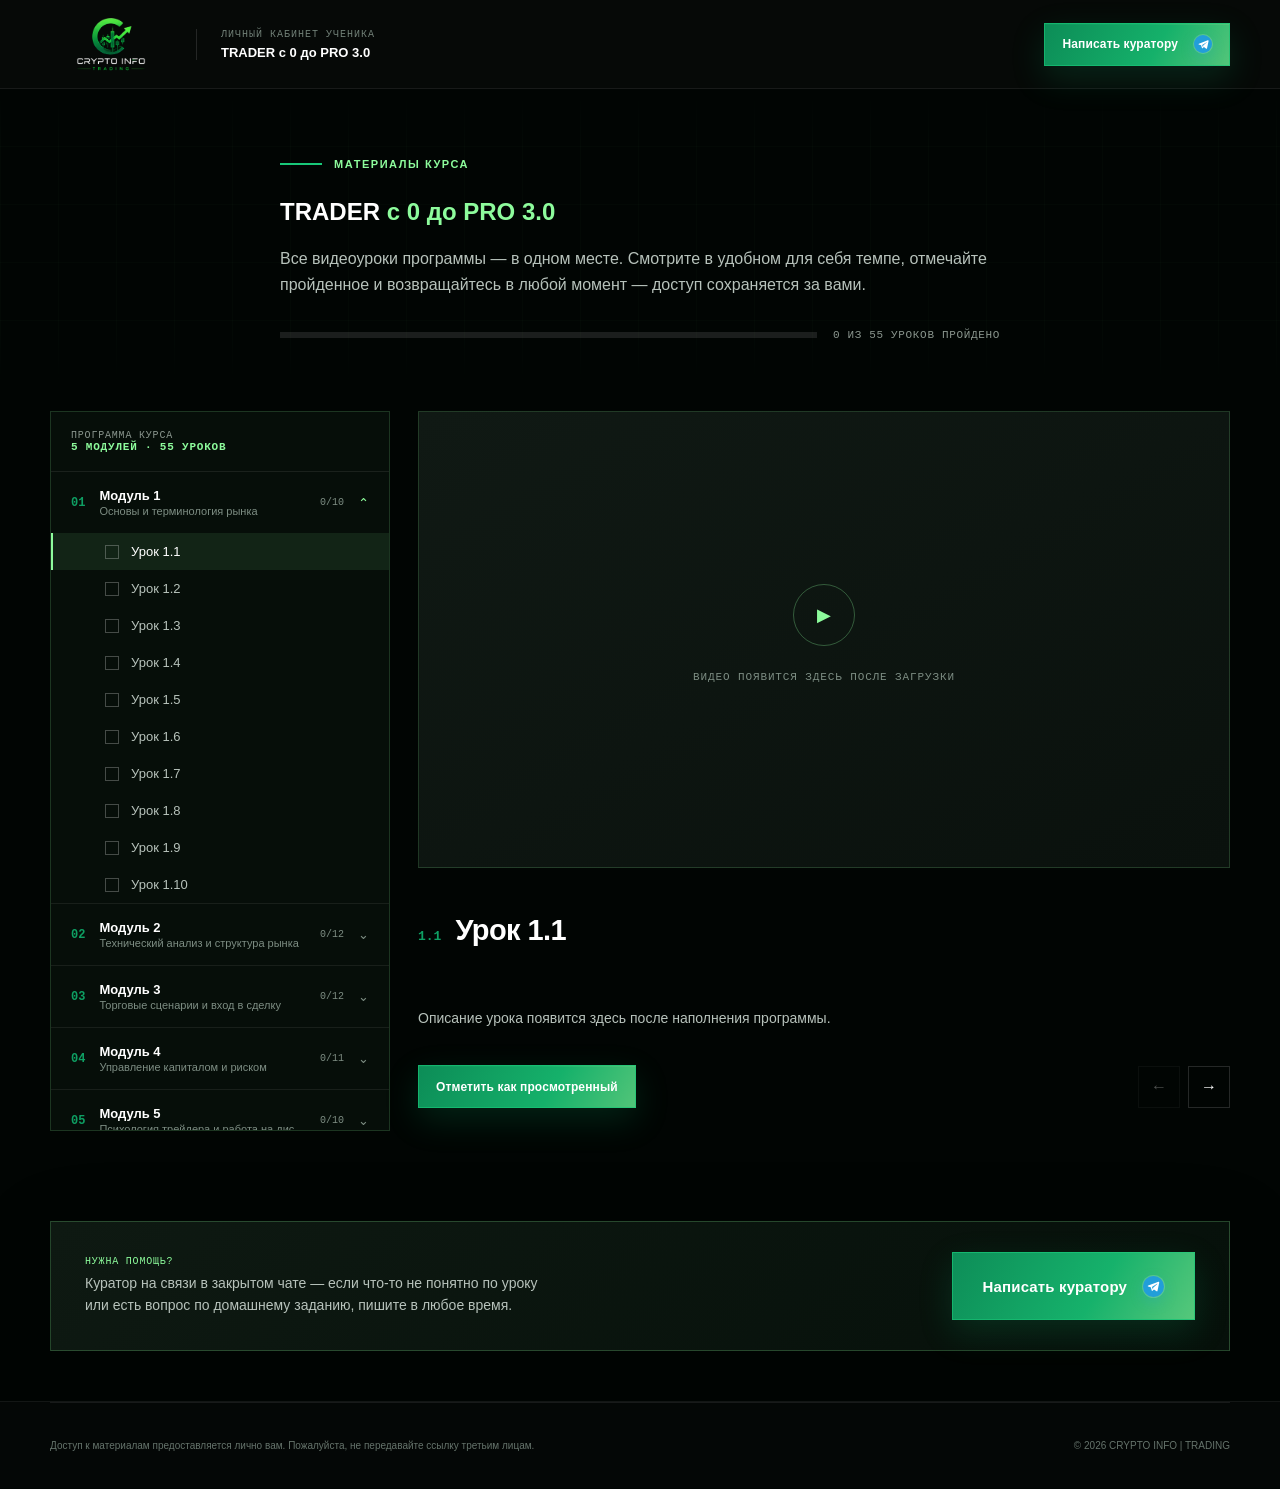
==== cabinet-4d70bc8a.html @ e7fe46ee "Добавить приватную страницу кабинета ученика (каталог уроков TRADER с 0 до PRO 3.0)" ====
<!doctype html>
<html lang="ru">
<head>
  <meta charset="utf-8">
  <meta name="viewport" content="width=device-width, initial-scale=1">
  <meta name="theme-color" content="#070b09">
  <meta name="robots" content="noindex, nofollow, noarchive">
  <meta name="description" content="Личный кабинет ученика CRYPTO INFO | TRADING — видеоуроки программы TRADER с 0 до PRO 3.0.">
  <title>Материалы курса — CRYPTO INFO | TRADING</title>
  <link rel="icon" type="image/png" href="assets/logo-icon.png">
  <link rel="stylesheet" href="styles.css">
  <link rel="stylesheet" href="cabinet-4d70bc8a.css">
</head>
<body>
  <a class="skip-link" href="#main">Перейти к содержанию</a>

  <header class="site-header lp-header scrolled" data-header>
    <div class="container header-inner">
      <a class="brand" href="index.html" aria-label="CRYPTO INFO | TRADING — на главную">
        <img src="assets/logo-full.png" alt="CRYPTO INFO | TRADING">
      </a>

      <div class="lp-header-meta">
        <span>Личный кабинет ученика</span>
        <strong>TRADER с 0 до PRO 3.0</strong>
      </div>

      <a class="button button-small header-cta" href="https://t.me/+ScRtuSmc5cEyNjZi" target="_blank" rel="noopener noreferrer">
        Написать куратору <span aria-hidden="true">↗︎</span>
      </a>
    </div>
  </header>

  <main id="main" class="lp-main">
    <section class="lp-hero">
      <div class="container lp-hero-inner">
        <div class="eyebrow"><span></span> Материалы курса</div>
        <h1>TRADER <em>с 0 до PRO 3.0</em></h1>
        <p class="lp-hero-lead">Все видеоуроки программы — в одном месте. Смотрите в удобном для себя темпе, отмечайте пройденное и возвращайтесь в любой момент — доступ сохраняется за вами.</p>
        <div class="lp-progress-bar" aria-label="Прогресс прохождения курса">
          <div class="lp-progress-track"><div class="lp-progress-fill" data-progress-fill></div></div>
          <span data-progress-text>0 из 55 уроков пройдено</span>
        </div>
      </div>
    </section>

    <section class="lp-course">
      <div class="container">
        <button class="lp-drawer-toggle" type="button" data-drawer-open>
          <span>Программа курса</span>
          <span aria-hidden="true">☰</span>
        </button>

        <div class="lp-shell">
          <aside class="lp-sidebar" data-sidebar>
            <div class="lp-sidebar-head">
              <div>
                <span>Программа курса</span><br>
                <b>5 модулей · 55 уроков</b>
              </div>
              <button class="lp-sidebar-close" type="button" data-drawer-close aria-label="Закрыть меню">×</button>
            </div>
            <div class="lp-modules" data-modules></div>
          </aside>

          <div class="lp-drawer-backdrop" data-drawer-close aria-hidden="true"></div>

          <div class="lp-player-panel">
            <div class="lp-video-frame" data-video-frame>
              <div class="lp-video-placeholder">
                <span class="lp-video-icon" aria-hidden="true">▶</span>
                <p>Видео появится здесь после загрузки</p>
              </div>
            </div>

            <div class="lp-lesson-head">
              <span class="lp-lesson-index" data-lesson-index>—</span>
              <h2 data-lesson-title>Выберите урок</h2>
            </div>
            <p class="lp-lesson-desc" data-lesson-desc></p>

            <div class="lp-lesson-actions">
              <button class="button button-small lp-watched-btn" type="button" data-watched-toggle>Отметить как просмотренный</button>
              <div class="lp-lesson-nav">
                <button class="lp-nav-btn" type="button" data-prev-lesson aria-label="Предыдущий урок">←</button>
                <button class="lp-nav-btn" type="button" data-next-lesson aria-label="Следующий урок">→</button>
              </div>
            </div>

            <div class="lp-materials" data-materials hidden>
              <span>Материалы урока</span>
              <ul data-materials-list></ul>
            </div>
          </div>
        </div>
      </div>
    </section>

    <section class="lp-support">
      <div class="container lp-support-card">
        <div>
          <small>Нужна помощь?</small>
          <p>Куратор на связи в закрытом чате — если что-то не понятно по уроку или есть вопрос по домашнему заданию, пишите в любое время.</p>
        </div>
        <a class="button button-large" href="https://t.me/+ScRtuSmc5cEyNjZi" target="_blank" rel="noopener noreferrer">Написать куратору <span aria-hidden="true">↗︎</span></a>
      </div>
    </section>
  </main>

  <footer class="site-footer lp-footer">
    <div class="container footer-bottom">
      <p>Доступ к материалам предоставляется лично вам. Пожалуйста, не передавайте ссылку третьим лицам.</p>
      <span>© <span data-year></span> CRYPTO INFO | TRADING</span>
    </div>
  </footer>

  <script src="cabinet-4d70bc8a.js?v=20260826-1"></script>
</body>
</html>
---- styles.css ----
:root {
  --ink: #010503;
  --ink-2: #07100b;
  --graphite: #151e19;
  --graphite-2: #202b24;
  --paper: #f1f1eb;
  --paper-2: #e5e8e2;
  --white: #fff;
  --muted: #8d9c93;
  --muted-dark: #65736b;
  --green: #0e9f63;
  --green-2: #18c879;
  --lime: #8dfc9c;
  --red: #e9665c;
  --gold: #e1b867;
  --border: rgba(141, 252, 156, .15);
  --shadow: 0 24px 80px rgba(0, 0, 0, .28);
  --container: 1180px;
}

* { box-sizing: border-box; }
html { scroll-behavior: smooth; background: var(--ink); }
body {
  margin: 0;
  min-width: 320px;
  background: var(--ink);
  color: var(--white);
  font-family: "Segoe UI Variable", "Segoe UI", Arial, sans-serif;
  -webkit-font-smoothing: antialiased;
  overflow-x: hidden;
}
body.menu-open { overflow: hidden; }
a { color: inherit; text-decoration: none; }
img { max-width: 100%; display: block; }
button, a { -webkit-tap-highlight-color: transparent; }
.container { width: min(calc(100% - 48px), var(--container)); margin-inline: auto; }
.skip-link { position: fixed; z-index: 999; top: 8px; left: 8px; transform: translateY(-160%); padding: 12px 16px; background: var(--lime); color: var(--ink); font-weight: 800; }
.skip-link:focus { transform: translateY(0); }
.progress { position: fixed; z-index: 101; top: 0; left: 0; width: 100%; height: 2px; pointer-events: none; }
.progress span { display: block; width: 0; height: 100%; background: linear-gradient(90deg, var(--green), var(--lime)); box-shadow: 0 0 14px var(--green-2); }

.site-header { position: fixed; z-index: 100; top: 0; left: 0; width: 100%; border-bottom: 1px solid transparent; transition: .3s ease; }
.site-header.scrolled { background: rgba(7, 11, 9, .86); border-color: rgba(255, 255, 255, .07); backdrop-filter: blur(18px); }
.header-inner { height: 88px; display: flex; align-items: center; gap: 36px; }
.brand { width: 122px; height: 64px; display: grid; place-items: center; flex: 0 0 auto; }
.brand img { width: 100%; max-height: 58px; object-fit: contain; }
.site-nav { display: flex; align-items: center; gap: 19px; margin-left: auto; }
.site-nav a { position: relative; color: #b2beb7; font-size: 13px; font-weight: 650; }
.site-nav a::after { content: ""; position: absolute; left: 0; bottom: -8px; width: 100%; height: 2px; background: var(--lime); transform: scaleX(0); transform-origin: right; transition: transform .25s; }
.site-nav a:hover, .site-nav a:focus-visible { color: var(--white); }
.site-nav a:hover::after, .site-nav a:focus-visible::after { transform: scaleX(1); transform-origin: left; }
.menu-toggle { display: none; }

.button { position: relative; display: inline-flex; min-height: 54px; align-items: center; justify-content: center; gap: 16px; padding: 0 23px; border: 1px solid rgba(24, 200, 121, .65); background: linear-gradient(120deg, rgba(14, 159, 99, .88) 0%, rgba(24, 200, 121, .88) 25%, rgba(141, 252, 156, .82) 50%, rgba(24, 200, 121, .88) 75%, rgba(14, 159, 99, .88) 100%); background-size: 260% 100%; color: var(--white); font: inherit; font-size: 14px; font-weight: 850; letter-spacing: .01em; cursor: pointer; box-shadow: 0 12px 34px rgba(14, 159, 99, .2); transition: transform .25s, box-shadow .25s; animation: buttonShimmer 6s ease-in-out infinite, buttonFloat 4.2s ease-in-out infinite; }
.button span { color: var(--lime); font-size: 18px; }
.button[href^="https://t.me/"] > span { display: none; }
.button[href^="https://t.me/"]::after { content: ""; width: 21px; height: 21px; flex: 0 0 auto; border-radius: 50%; background-color: #229ed9; background-image: url("data:image/svg+xml,%3Csvg xmlns='http://www.w3.org/2000/svg' viewBox='0 0 24 24'%3E%3Cpath fill='%23fff' d='M18.92 5.24 4.64 10.75c-.97.39-.97.93-.18 1.17l3.66 1.14 1.42 4.42c.18.5.09.7.6.7.39 0 .57-.18.78-.39l1.76-1.71 3.66 2.7c.67.37 1.16.18 1.33-.63l2.4-11.34c.25-.99-.37-1.43-1.15-1.57Zm-9.1 7.56 7.15-4.51c.36-.22.69-.1.42.14l-5.89 5.31-.23 2.47-1.45-3.41Z'/%3E%3C/svg%3E"); background-repeat: no-repeat; background-position: center; background-size: 17px 17px; box-shadow: 0 0 0 1px rgba(255, 255, 255, .18), 0 5px 14px rgba(34, 158, 217, .28); }
.button-small[href^="https://t.me/"]::after { width: 18px; height: 18px; background-size: 15px 15px; }
.button[href^="https://bingx.com/"] > span,
.button[href*="youtube.com/"] > span,
.button[href*="instagram.com/"] > span { display: none; }
.button[href^="https://bingx.com/"]::after,
.button[href*="youtube.com/"]::after,
.button[href*="instagram.com/"]::after { content: ""; width: 21px; height: 21px; flex: 0 0 auto; background-repeat: no-repeat; background-position: center; }
.button[href^="https://bingx.com/"]::after { border-radius: 6px; background-color: #165dff; background-image: url("assets/bingx-logo.png"); background-size: cover; box-shadow: 0 5px 14px rgba(22, 93, 255, .3); }
.button[href*="youtube.com/"]::after { background-image: url("data:image/svg+xml,%3Csvg xmlns='http://www.w3.org/2000/svg' viewBox='0 0 24 24'%3E%3Crect x='1' y='4' width='22' height='16' rx='5' fill='%23ff0033'/%3E%3Cpath fill='%23fff' d='M10 8.3v7.4l6.4-3.7L10 8.3Z'/%3E%3C/svg%3E"); background-size: 23px 23px; filter: drop-shadow(0 5px 8px rgba(255, 0, 51, .28)); }
.button[href*="instagram.com/"]::after { border-radius: 6px; background-image: url("data:image/svg+xml,%3Csvg xmlns='http://www.w3.org/2000/svg' viewBox='0 0 24 24'%3E%3Cdefs%3E%3CradialGradient id='g' cx='28%25' cy='100%25' r='120%25'%3E%3Cstop offset='0' stop-color='%23ffd600'/%3E%3Cstop offset='.48' stop-color='%23ff0169'/%3E%3Cstop offset='1' stop-color='%23d300c5'/%3E%3C/radialGradient%3E%3C/defs%3E%3Crect width='24' height='24' rx='6' fill='url(%23g)'/%3E%3Crect x='5.2' y='5.2' width='13.6' height='13.6' rx='4.2' fill='none' stroke='%23fff' stroke-width='1.8'/%3E%3Ccircle cx='12' cy='12' r='3.2' fill='none' stroke='%23fff' stroke-width='1.8'/%3E%3Ccircle cx='17' cy='7.2' r='1.1' fill='%23fff'/%3E%3C/svg%3E"); background-size: 21px 21px; box-shadow: 0 5px 14px rgba(255, 1, 105, .24); }
.button:hover, .button:focus-visible { animation-play-state: paused, paused; transform: translateY(-4px); box-shadow: 0 16px 42px rgba(14, 159, 99, .36); }
@keyframes buttonShimmer { 0%, 100% { background-position: 0% 50%; } 50% { background-position: 100% 50%; } }
@keyframes buttonFloat { 0%, 100% { transform: translateY(0); } 50% { transform: translateY(-4px); } }
@media (prefers-reduced-motion: reduce) { .button { animation: none; } }
.button-small { min-height: 43px; padding-inline: 17px; font-size: 12px; }
.button-large { min-height: 68px; padding-inline: 30px; font-size: 15px; }
.mail-icon { display: inline-flex; align-items: center; justify-content: center; opacity: .8; animation: mailIconShimmer 2.8s ease-in-out infinite; }
@keyframes mailIconShimmer { 0%, 100% { opacity: .45; filter: drop-shadow(0 0 0 rgba(255, 255, 255, 0)); } 50% { opacity: 1; filter: drop-shadow(0 0 6px rgba(255, 255, 255, .55)); } }
@media (prefers-reduced-motion: reduce) { .mail-icon { animation: none; opacity: .9; } }
.text-link { display: inline-flex; align-items: center; gap: 14px; color: #c4cec8; font-size: 14px; font-weight: 700; }
.text-link span { color: var(--lime); font-size: 18px; }
.text-link:hover, .text-link:focus-visible { color: var(--white); }

.hero { position: relative; min-height: 820px; display: flex; align-items: stretch; background: var(--ink); overflow: hidden; }
.hero-market { position: absolute; inset: 0; background-color: #000302; background-image: url("assets/original-photo.png"); background-position: right center; background-size: auto 100%; background-repeat: no-repeat; opacity: 1; }
.hero-market::after { content: ""; position: absolute; inset: 0; background: linear-gradient(90deg, #010503 0%, #010503 40%, rgba(1, 5, 3, .98) 48%, rgba(1, 5, 3, .55) 58%, rgba(1, 5, 3, .18) 70%, rgba(1, 5, 3, .02) 84%), linear-gradient(0deg, #010503 0%, transparent 23%); }
.hero-grid { position: absolute; inset: 0; opacity: .11; background-image: linear-gradient(rgba(141, 252, 156, .16) 1px, transparent 1px), linear-gradient(90deg, rgba(141, 252, 156, .16) 1px, transparent 1px); background-size: 56px 56px; mask-image: linear-gradient(90deg, transparent 0, black 58%, black 100%); }
.hero-glow { position: absolute; right: 6%; top: 25%; width: 480px; height: 480px; border-radius: 50%; background: rgba(24, 200, 121, .12); filter: blur(90px); }
.hero-inner { position: relative; min-height: 820px; display: grid; grid-template-columns: 1fr .92fr; align-items: center; padding-top: 88px; }
.hero-copy { position: relative; z-index: 3; padding-bottom: 46px; }
.eyebrow { display: flex; align-items: center; gap: 12px; margin-bottom: 28px; color: var(--lime); font-size: 11px; font-weight: 850; text-transform: uppercase; letter-spacing: .14em; }
.eyebrow span { width: 42px; height: 2px; background: var(--green-2); }
.eyebrow.dark { color: var(--green); }
.hero h1 { max-width: 730px; margin: 0; font-size: clamp(58px, 6vw, 94px); line-height: .95; letter-spacing: -.052em; font-weight: 850; }
h1 em, h2 em { color: var(--lime); font-style: normal; }
.hero-copy > p { max-width: 575px; margin: 30px 0 0; color: #aeb9b2; font-size: 20px; line-height: 1.55; }
.hero-identity { display: flex; flex-wrap: wrap; gap: 14px; margin-top: 26px; }
.hero-identity > div { min-width: 205px; padding: 12px 15px; border-left: 2px solid var(--green-2); background: rgba(8, 17, 12, .7); backdrop-filter: blur(8px); }
.hero-identity span { display: block; margin-bottom: 5px; color: #718178; font-family: Consolas, monospace; font-size: 9px; text-transform: uppercase; letter-spacing: .1em; }
.hero-identity strong { display: block; color: var(--white); font-size: 13px; font-weight: 800; }
.hero-actions { display: flex; align-items: center; gap: 28px; margin-top: 30px; }
.signal-row { display: flex; align-items: center; gap: 12px; margin-top: 34px; color: #728178; font-family: Consolas, monospace; font-size: 10px; text-transform: uppercase; letter-spacing: .09em; }
.signal-row i { width: 4px; height: 4px; border-radius: 50%; background: var(--green-2); box-shadow: 0 0 8px var(--green-2); }
.hero-person { position: relative; z-index: 2; min-width: 0; align-self: end; height: 730px; display: flex; justify-content: flex-end; align-items: flex-end; }
.hero-person img { position: relative; z-index: 2; width: 820px; max-width: none; height: 820px; max-height: none; object-fit: cover; object-position: center; filter: none; transform: translateY(55px); -webkit-mask-image: linear-gradient(90deg, transparent 0%, transparent 34%, #000 43%, #000 100%); mask-image: linear-gradient(90deg, transparent 0%, transparent 34%, #000 43%, #000 100%); }
.quote-chip { position: absolute; z-index: 4; top: 25%; left: -8%; display: flex; align-items: center; gap: 12px; padding: 11px 15px; border: 1px solid rgba(141, 252, 156, .2); background: rgba(7, 11, 9, .78); backdrop-filter: blur(12px); color: var(--white); font-family: Consolas, monospace; font-size: 10px; letter-spacing: .08em; box-shadow: var(--shadow); }
.quote-chip span { color: var(--lime); }
.market-strip { position: absolute; z-index: 5; bottom: 0; left: 0; width: 100%; overflow: hidden; border-block: 1px solid rgba(141, 252, 156, .12); background: rgba(7, 11, 9, .9); }
.market-strip-track { width: max-content; display: flex; align-items: center; gap: 40px; padding: 14px 0; animation: ticker 32s linear infinite; color: #6d7d73; font-family: Consolas, monospace; font-size: 10px; letter-spacing: .12em; }
.market-strip-track b { color: var(--lime); font-weight: 700; }
@keyframes ticker { to { transform: translateX(-50%); } }

.section { padding: 130px 0; }
.section-light { background: var(--paper); color: var(--ink); }
.section-heading { display: grid; grid-template-columns: 70px minmax(420px, 1fr) minmax(280px, 380px); gap: 34px; align-items: end; margin-bottom: 74px; }
.section-number { align-self: start; padding-top: 12px; color: var(--green); font-family: Consolas, monospace; font-weight: 800; }
.section-heading .eyebrow { margin-bottom: 20px; }
.section-heading h2 { margin: 0; font-size: clamp(44px, 5vw, 68px); line-height: 1.02; letter-spacing: -.045em; }
.section-heading > p { margin: 0 0 6px; color: var(--muted-dark); font-size: 17px; line-height: 1.7; }
.section-heading-dark > p { color: var(--muted); }
.heading-with-photo { display: grid; grid-template-columns: minmax(0, 1fr) 320px; gap: 44px; align-items: center; margin-bottom: 74px; }
.heading-with-photo .section-heading { margin-bottom: 0; }
.heading-photo { position: relative; }
.heading-photo::before { content: ""; position: absolute; z-index: 1; inset: 18px -14px -14px 18px; border: 1px solid rgba(141, 252, 156, .22); }
.heading-photo img { position: relative; z-index: 2; display: block; width: 100%; aspect-ratio: 1 / 1; object-fit: cover; border: 1px solid rgba(141, 252, 156, .16); box-shadow: 0 26px 64px rgba(0, 0, 0, .48); }

.principles { display: grid; grid-template-columns: repeat(3, 1fr); gap: 18px; }
.principle-card { position: relative; min-height: 360px; padding: 32px; border: 1px solid #cfd5cf; background: transparent; overflow: hidden; transition: transform .3s, border-color .3s; }
.principle-card:hover { transform: translateY(-6px); border-color: var(--green); }
.principle-card.featured { background: var(--ink); color: var(--white); border-color: var(--ink); box-shadow: var(--shadow); }
.card-index { color: var(--green); font-family: Consolas, monospace; font-size: 12px; }
.card-icon { position: absolute; top: 42px; right: 32px; width: 62px; height: 62px; color: var(--green); border: 1px solid currentColor; display: grid; place-items: center; font-size: 30px; }
.principle-card.featured .card-icon { color: var(--lime); }
.principle-card h3 { margin: 150px 0 18px; font-size: 30px; letter-spacing: -.025em; }
.principle-card p { max-width: 300px; margin: 0; color: var(--muted-dark); font-size: 16px; line-height: 1.6; }
.principle-card.featured p { color: #a4b1a9; }
.chart-icon { display: flex; align-items: end; justify-content: center; gap: 4px; padding: 14px; }
.chart-icon span { display: block; width: 5px; background: currentColor; }
.chart-icon span:nth-child(1) { height: 14px; }.chart-icon span:nth-child(2) { height: 26px; }.chart-icon span:nth-child(3) { height: 20px; }.chart-icon span:nth-child(4) { height: 34px; }

.formats { background: var(--ink); }
.format-grid { display: grid; grid-template-columns: repeat(3, 1fr); gap: 16px; }
.format-card { position: relative; min-height: 360px; padding: 30px; border: 1px solid rgba(255, 255, 255, .09); background: var(--graphite); overflow: hidden; transition: transform .3s, border-color .3s, background .3s; }
.format-card:hover { transform: translateY(-5px); border-color: rgba(141, 252, 156, .35); background: #1a251e; }
.format-card.wide { grid-column: span 2; min-height: 290px; }
.format-top { display: flex; justify-content: space-between; color: #728178; font-family: Consolas, monospace; font-size: 11px; }
.dot { width: 7px; height: 7px; border-radius: 50%; box-shadow: 0 0 12px currentColor; }
.dot.green { color: var(--green-2); background: currentColor; }.dot.lime { color: var(--lime); background: currentColor; }.dot.red { color: var(--red); background: currentColor; }.dot.white { color: var(--white); background: currentColor; }.dot.gold { color: var(--gold); background: currentColor; }
.format-card h3 { margin: 72px 0 14px; font-size: 30px; }
.format-card p { max-width: 310px; margin: 0; color: #98a79e; line-height: 1.55; }
.mini-chart { position: absolute; left: 30px; right: 30px; bottom: 28px; height: 80px; opacity: .9; }
.mini-chart svg { width: 100%; height: 100%; overflow: visible; }
.mini-chart path { fill: none; stroke: var(--green-2); stroke-width: 3; vector-effect: non-scaling-stroke; filter: drop-shadow(0 0 6px rgba(24, 200, 121, .45)); }
.level-bars, .news-lines { position: absolute; left: 30px; right: 30px; bottom: 34px; display: grid; gap: 9px; }
.level-bars span, .news-lines span { display: block; height: 2px; background: var(--green-2); }
.level-bars span:nth-child(2) { width: 72%; background: var(--lime); }.level-bars span:nth-child(3) { width: 42%; }
.news-lines span { background: #59665e; }.news-lines span:nth-child(2) { width: 82%; }.news-lines span:nth-child(3) { width: 60%; }
.risk-scale { position: absolute; left: 30px; right: 30px; bottom: 42px; height: 6px; background: #28312c; }
.risk-scale span { display: block; width: 67%; height: 100%; background: var(--red); box-shadow: 0 0 12px rgba(233, 102, 92, .4); }
.week-stats { position: absolute; right: 36px; bottom: 36px; width: 52%; display: flex; align-items: end; justify-content: flex-end; gap: 14px; color: #708077; font-family: Consolas, monospace; font-size: 10px; }
.week-stats i { width: 18%; height: 58px; background: linear-gradient(0deg, var(--green), var(--lime)); opacity: .75; }.week-stats i:nth-of-type(2) { height: 94px; }

.manifesto { background: var(--lime); color: var(--ink); }
.manifesto-inner { position: relative; min-height: 430px; display: flex; flex-direction: column; justify-content: center; padding-block: 80px; }
.manifesto img { position: absolute; right: 2%; top: 50%; width: 310px; transform: translateY(-50%); opacity: .13; filter: grayscale(1) contrast(2); }
.manifesto blockquote { position: relative; z-index: 2; max-width: 930px; margin: 0; font-size: clamp(38px, 5.2vw, 72px); line-height: 1.05; letter-spacing: -.045em; font-weight: 850; }
.manifesto blockquote em { color: #087a4b; font-style: normal; }
.manifesto-label { margin-top: 42px; font-family: Consolas, monospace; font-size: 11px; font-weight: 800; letter-spacing: .12em; }

.method-flow { position: relative; display: grid; grid-template-columns: repeat(6, 1fr); gap: 0; margin: 0; padding: 0; list-style: none; border-block: 1px solid #cfd5cf; }
.method-flow::before { content: ""; position: absolute; top: 49px; left: 5%; right: 5%; height: 2px; background: linear-gradient(90deg, var(--green), var(--lime)); }
.method-flow li { position: relative; min-height: 230px; padding: 32px 20px 24px 0; }
.method-flow li:not(:last-child) { border-right: 1px solid #d9ddd8; }
.method-flow li + li { padding-left: 20px; }
.method-flow span { position: relative; z-index: 2; display: grid; width: 36px; height: 36px; place-items: center; border-radius: 50%; background: var(--paper); border: 2px solid var(--green); color: var(--green); font-family: Consolas, monospace; font-size: 10px; font-weight: 800; }
.method-flow b { display: block; margin-top: 50px; font-size: 19px; }
.method-flow small { display: block; margin-top: 10px; color: var(--muted-dark); font-size: 13px; line-height: 1.45; }

.education { position: relative; background: #050a07; overflow: hidden; }
.education-grid-bg { position: absolute; inset: 0; opacity: .13; background-image: linear-gradient(rgba(141, 252, 156, .14) 1px, transparent 1px), linear-gradient(90deg, rgba(141, 252, 156, .14) 1px, transparent 1px); background-size: 58px 58px; mask-image: linear-gradient(180deg, transparent, #000 20%, #000 80%, transparent); }
.education-glow { position: absolute; width: 650px; height: 650px; right: -260px; top: 10%; border-radius: 50%; background: rgba(24, 200, 121, .12); filter: blur(115px); }
.education-inner { position: relative; z-index: 2; }
.education-plans { display: grid; grid-template-columns: repeat(2, minmax(0, 1fr)); gap: 18px; }
.education-card { position: relative; min-height: 810px; display: flex; flex-direction: column; padding: 36px; border: 1px solid rgba(255, 255, 255, .11); background: linear-gradient(150deg, #101914, #0a110d); overflow: hidden; transition: transform .3s, border-color .3s, box-shadow .3s; }
.education-card::before { content: ""; position: absolute; top: 0; left: 0; width: 100%; height: 3px; background: linear-gradient(90deg, var(--green), transparent 72%); }
.education-card:hover { transform: translateY(-6px); border-color: rgba(141, 252, 156, .35); box-shadow: 0 30px 80px rgba(0, 0, 0, .28); }
.education-card-featured { background: linear-gradient(145deg, rgba(14, 159, 99, .24), #0b1510 44%, #07100b); border-color: rgba(141, 252, 156, .28); }
.education-card-featured::before { background: linear-gradient(90deg, var(--lime), var(--green-2)); }
.education-card-head { position: relative; z-index: 2; display: flex; align-items: center; justify-content: space-between; gap: 18px; font-family: Consolas, monospace; font-size: 10px; font-weight: 800; text-transform: uppercase; letter-spacing: .12em; }
.education-index { color: var(--green-2); }
.education-format { padding: 8px 11px; border: 1px solid rgba(141, 252, 156, .22); color: var(--lime); background: rgba(141, 252, 156, .04); }
.education-card h3 { margin: 72px 0 22px; color: var(--white); font-size: clamp(38px, 4.1vw, 55px); line-height: .98; letter-spacing: -.045em; }
.education-card h3 em { color: var(--lime); font-style: normal; }
.education-lead { max-width: 510px; margin: 0; color: #a5b2aa; font-size: 17px; line-height: 1.62; }
.education-stats { display: grid; grid-template-columns: repeat(2, 1fr); margin: 34px 0 32px; border-block: 1px solid rgba(255, 255, 255, .1); }
.education-stats > div { display: flex; align-items: baseline; gap: 10px; padding: 20px 0; }
.education-stats > div + div { padding-left: 24px; border-left: 1px solid rgba(255, 255, 255, .1); }
.education-stats strong { color: var(--white); font-size: 30px; letter-spacing: -.04em; }
.education-stats span { color: #75847b; font-size: 11px; font-weight: 750; text-transform: uppercase; letter-spacing: .06em; }
.education-list { display: grid; gap: 14px; margin: 0 0 36px; padding: 0; list-style: none; }
.education-list li { position: relative; padding-left: 28px; color: #bdc8c1; font-size: 14px; line-height: 1.5; }
.education-list li::before { content: "✓"; position: absolute; left: 0; top: 0; color: var(--lime); font-weight: 900; }
.education-button { align-self: flex-start; min-width: 190px; margin-top: auto; }
.education-price { display: grid; grid-template-columns: auto 1fr; gap: 2px 14px; align-items: baseline; margin: auto 0 24px; }
.education-price-old { grid-column: 1 / -1; color: #65736a; font-family: Consolas, monospace; font-size: 13px; text-decoration: line-through; text-decoration-color: rgba(255, 255, 255, .42); }
.education-price strong { color: var(--lime); font-size: 36px; letter-spacing: -.045em; }
.education-price small { color: #7d8d83; font-family: Consolas, monospace; font-size: 9px; text-transform: uppercase; letter-spacing: .09em; }
.education-actions { display: flex; align-items: center; gap: 22px; }
.education-actions .education-button { margin-top: 0; }
.education-status { display: inline-flex; align-items: center; gap: 14px; min-height: 68px; padding: 12px 26px; border: 1px dashed rgba(141, 252, 156, .38); background: rgba(141, 252, 156, .05); }
.education-status-dot { width: 8px; height: 8px; flex: 0 0 auto; border-radius: 50%; background: var(--lime); box-shadow: 0 0 8px var(--green-2); animation: educationStatusPulse 1.8s ease-in-out infinite; }
.education-status-text { display: flex; flex-direction: column; gap: 3px; }
.education-status-text b { color: var(--white); font-size: 13px; font-weight: 800; letter-spacing: -.01em; }
.education-status-text small { color: #8b978f; font-family: Consolas, monospace; font-size: 10px; text-transform: uppercase; letter-spacing: .07em; }
@keyframes educationStatusPulse { 0%, 100% { opacity: .35; transform: scale(.8); } 50% { opacity: 1; transform: scale(1.15); } }
@media (prefers-reduced-motion: reduce) { .education-status-dot { animation: none; opacity: .9; } }
@media (max-width: 430px) { .education-status { flex-wrap: wrap; min-height: auto; padding: 16px 20px; } }
.usdt-button-icon { display: block; width: 40px; height: 40px; flex: 0 0 auto; margin-block: -3px; object-fit: contain; filter: saturate(1.12) brightness(1.08) drop-shadow(0 6px 8px rgba(0, 0, 0, .25)); }
.education-aftercare { display: grid; grid-template-columns: 50px minmax(0, 1fr) auto; gap: 24px; align-items: center; margin-top: 26px; padding: 24px 28px; border: 1px solid rgba(141, 252, 156, .18); background: rgba(141, 252, 156, .045); }
.education-aftercare-mark { display: grid; width: 50px; height: 50px; place-items: center; border: 1px solid rgba(141, 252, 156, .32); color: var(--lime); font-size: 23px; }
.education-aftercare small { display: block; margin-bottom: 7px; color: var(--lime); font-family: Consolas, monospace; font-size: 9px; font-weight: 800; text-transform: uppercase; letter-spacing: .13em; }
.education-aftercare p { max-width: 710px; margin: 0; color: #b5c1ba; font-size: 14px; line-height: 1.58; }
.education-aftercare .text-link { white-space: nowrap; }
.education-note { display: flex; align-items: center; gap: 12px; margin: 25px 0 0; color: #75847b; font-family: Consolas, monospace; font-size: 10px; text-transform: uppercase; letter-spacing: .09em; }
.education-note span { display: grid; width: 24px; height: 24px; place-items: center; flex: 0 0 auto; border: 1px solid rgba(141, 252, 156, .3); color: var(--lime); }

body.payment-open { overflow: hidden; }
.payment-modal { position: fixed; z-index: 3000; inset: 0; display: grid; place-items: center; padding: 24px; }
.payment-modal[aria-hidden="true"] { display: none; }
.payment-backdrop { position: absolute; inset: 0; background: rgba(0, 3, 2, .86); backdrop-filter: blur(18px); }
.payment-dialog { position: relative; z-index: 2; display: grid; grid-template-columns: minmax(0, 1.05fr) minmax(360px, .78fr); width: min(1180px, 100%); max-height: calc(100vh - 48px); overflow: auto; border: 1px solid rgba(141, 252, 156, .24); background: #07100b; box-shadow: 0 50px 140px rgba(0, 0, 0, .72); }
.payment-dialog::before { content: ""; position: absolute; z-index: 4; top: 0; left: 0; right: 0; height: 3px; background: linear-gradient(90deg, var(--lime), var(--green-2), transparent 82%); }
.payment-close { position: absolute; z-index: 5; top: 18px; right: 18px; display: grid; width: 40px; height: 40px; place-items: center; border: 1px solid rgba(255, 255, 255, .14); background: rgba(0, 0, 0, .32); color: var(--white); font-size: 27px; line-height: 1; cursor: pointer; transition: border-color .2s, color .2s, transform .2s; }
.payment-close:hover, .payment-close:focus-visible { border-color: var(--lime); color: var(--lime); transform: rotate(4deg); }
.payment-summary { position: relative; padding: 44px; background: radial-gradient(circle at 0 0, rgba(24, 200, 121, .17), transparent 36%), linear-gradient(150deg, #0e1913, #07100b); }
.payment-summary::after { content: ""; position: absolute; inset: 0; pointer-events: none; opacity: .09; background-image: linear-gradient(rgba(141, 252, 156, .18) 1px, transparent 1px), linear-gradient(90deg, rgba(141, 252, 156, .18) 1px, transparent 1px); background-size: 44px 44px; mask-image: linear-gradient(135deg, #000, transparent 70%); }
.payment-summary > * { position: relative; z-index: 2; }
.payment-kicker { color: var(--lime); font-family: Consolas, monospace; font-size: 9px; font-weight: 800; letter-spacing: .15em; }
.payment-summary h3 { margin: 16px 0 10px; color: var(--white); font-size: clamp(36px, 4vw, 52px); line-height: 1; letter-spacing: -.045em; }
.payment-plan-name { max-width: 560px; margin: 0; color: #aebcb3; font-size: 17px; line-height: 1.45; }
.payment-price { display: flex; align-items: baseline; gap: 16px; margin-top: 18px; }
.payment-price span { color: #65736a; font-family: Consolas, monospace; font-size: 13px; text-decoration: line-through; }
.payment-price strong { color: var(--lime); font-size: 34px; letter-spacing: -.04em; }
.payment-steps { display: grid; grid-template-columns: repeat(3, 1fr); margin: 28px 0; border-block: 1px solid rgba(255, 255, 255, .1); }
.payment-steps span { padding: 16px 10px 16px 0; color: #8f9e94; font-size: 11px; line-height: 1.4; }
.payment-steps span + span { padding-left: 14px; border-left: 1px solid rgba(255, 255, 255, .1); }
.payment-steps b { display: block; margin-bottom: 7px; color: var(--lime); font-family: Consolas, monospace; font-size: 9px; letter-spacing: .08em; }
.payment-networks { display: grid; grid-template-columns: repeat(5, 1fr); gap: 7px; margin-bottom: 22px; }
.payment-networks button { min-width: 0; padding: 11px 7px; border: 1px solid rgba(255, 255, 255, .11); background: rgba(255, 255, 255, .025); color: #a9b7ae; font: inherit; font-family: Consolas, monospace; font-size: 10px; font-weight: 800; cursor: pointer; transition: border-color .2s, background .2s, color .2s; }
.payment-networks button small { display: block; margin-top: 5px; color: #617067; font-size: 7px; font-weight: 500; }
.payment-networks button:hover, .payment-networks button:focus-visible, .payment-networks button.active { border-color: var(--lime); background: rgba(141, 252, 156, .1); color: var(--lime); }
.payment-networks button.active small { color: #9db0a3; }
.payment-wallet { display: grid; grid-template-columns: 126px minmax(0, 1fr); gap: 20px; align-items: center; padding: 18px; border: 1px solid rgba(141, 252, 156, .2); background: rgba(0, 0, 0, .2); }
.payment-qr-wrap { display: grid; width: 126px; height: 126px; place-items: center; padding: 8px; background: #fff; }
.payment-qr-wrap img { display: block; width: 110px; height: 110px; object-fit: contain; }
.payment-address { min-width: 0; }
.payment-address small { display: block; margin-bottom: 10px; color: var(--lime); font-family: Consolas, monospace; font-size: 9px; font-weight: 800; letter-spacing: .1em; }
.payment-address code { display: block; min-height: 50px; overflow-wrap: anywhere; color: var(--white); font-family: Consolas, monospace; font-size: 13px; line-height: 1.45; }
.payment-address button { margin-top: 12px; padding: 8px 11px; border: 1px solid rgba(141, 252, 156, .26); background: transparent; color: var(--lime); font: inherit; font-size: 10px; font-weight: 800; cursor: pointer; }
.payment-warning { margin: 16px 0 0; padding: 13px 15px; border-left: 2px solid #f3c969; background: rgba(243, 201, 105, .055); color: #a7aca8; font-size: 11px; line-height: 1.55; }
.payment-warning b { color: #f3c969; }
.payment-proof { display: flex; flex-direction: column; padding: 44px; background: #0b1410; }
.payment-honey { display: none !important; }
.payment-proof-head { margin-bottom: 24px; padding-right: 34px; }
.payment-proof-head > span { color: var(--lime); font-family: Consolas, monospace; font-size: 8px; font-weight: 800; letter-spacing: .14em; }
.payment-proof-head h4 { margin: 11px 0 9px; color: var(--white); font-size: 25px; line-height: 1.15; letter-spacing: -.025em; }
.payment-proof-head p { margin: 0; color: #78877e; font-size: 12px; line-height: 1.5; }
.payment-field { display: grid; gap: 8px; margin-bottom: 15px; }
.payment-field > span, .payment-file > span { color: #aebbb3; font-size: 11px; font-weight: 750; }
.payment-field > span small { color: #68766d; font-weight: 500; }
.payment-field input, .payment-field textarea { width: 100%; border: 1px solid rgba(255, 255, 255, .12); outline: 0; background: #07100b; color: var(--white); font: inherit; font-size: 13px; transition: border-color .2s, box-shadow .2s; }
.payment-field input { height: 48px; padding: 0 14px; }
.payment-field textarea { resize: vertical; min-height: 78px; padding: 13px 14px; }
.payment-field input:focus, .payment-field textarea:focus { border-color: var(--green-2); box-shadow: 0 0 0 3px rgba(24, 200, 121, .08); }
.payment-file { position: relative; display: grid; gap: 8px; margin-bottom: 15px; }
.payment-file > span b { color: var(--lime); font-weight: 750; }
.payment-file input { position: absolute; width: 1px; height: 1px; opacity: 0; pointer-events: none; }
.payment-file-ui { display: flex; min-height: 64px; align-items: center; justify-content: space-between; gap: 15px; padding: 14px 16px; border: 1px dashed rgba(141, 252, 156, .3); background: rgba(141, 252, 156, .035); cursor: pointer; transition: border-color .2s, background .2s; }
.payment-file:hover .payment-file-ui, .payment-file:focus-within .payment-file-ui { border-color: var(--lime); background: rgba(141, 252, 156, .07); }
.payment-file-ui strong { color: var(--white); font-size: 12px; font-weight: 750; overflow-wrap: anywhere; }
.payment-file-ui small { flex: 0 0 auto; color: #77877d; font-family: Consolas, monospace; font-size: 9px; }
.payment-consent { display: grid; grid-template-columns: 18px 1fr; gap: 10px; align-items: start; margin: 2px 0 13px; color: #7e8d84; font-size: 10px; line-height: 1.45; cursor: pointer; }
.payment-consent input { width: 17px; height: 17px; margin: 0; accent-color: var(--green-2); }
.payment-form-error { min-height: 18px; margin: 0 0 7px; color: #ff8c8c; font-size: 10px; line-height: 1.4; }
.payment-submit { width: 100%; margin-top: auto; }
.payment-submit.is-loading { pointer-events: none; opacity: .72; }
.payment-privacy { display: block; margin-top: 12px; color: #647169; font-family: Consolas, monospace; font-size: 8px; text-align: center; line-height: 1.45; }

.author { position: relative; min-height: 800px; overflow: hidden; background: #000302; border-block: 1px solid rgba(141, 252, 156, .1); }
.author-bg { position: absolute; inset: 0; background: radial-gradient(circle at 21% 48%, rgba(24, 200, 121, .13), transparent 34%), linear-gradient(90deg, transparent 0%, rgba(1, 5, 3, .4) 48%, #000302 78%); }
.author-bg::after { content: ""; position: absolute; inset: 0; opacity: .09; background-image: linear-gradient(rgba(141, 252, 156, .18) 1px, transparent 1px), linear-gradient(90deg, rgba(141, 252, 156, .18) 1px, transparent 1px); background-size: 64px 64px; }
.author-inner { position: relative; z-index: 2; min-height: 800px; display: grid; grid-template-columns: 1fr 1fr; align-items: center; gap: 76px; }
.author-visual { position: relative; height: 650px; display: flex; align-items: center; justify-content: center; }
.author-visual::before { content: ""; position: absolute; z-index: 1; inset: 36px 8px 10px 54px; border: 1px solid rgba(141, 252, 156, .22); transform: translate(-18px, 18px); }
.author-visual img { position: relative; z-index: 2; width: 610px; height: 610px; max-width: 100%; max-height: 610px; object-fit: cover; border: 1px solid rgba(141, 252, 156, .14); box-shadow: 0 34px 90px rgba(0, 0, 0, .48); }
.avatar-caption { position: absolute; z-index: 3; right: 14px; bottom: 38px; min-width: 220px; padding: 15px 18px; border-left: 3px solid var(--lime); background: rgba(1, 5, 3, .86); backdrop-filter: blur(12px); }
.avatar-caption span { display: block; color: var(--lime); font-family: Consolas, monospace; font-size: 9px; letter-spacing: .12em; }
.avatar-caption b { display: block; margin-top: 5px; color: var(--white); font-size: 17px; }
.author-copy h2 { margin: 0; font-size: clamp(52px, 5.5vw, 78px); line-height: .93; letter-spacing: -.05em; }
.author-role { margin-top: 25px; color: var(--lime); font-size: 17px; font-weight: 750; line-height: 1.5; }
.author-copy > p { max-width: 580px; margin: 22px 0; color: #9eada4; font-size: 17px; line-height: 1.65; }
.author-points { display: flex; flex-wrap: wrap; gap: 10px 22px; margin: 24px 0 32px; }
.author-points span { color: #c1ccc5; font-size: 13px; }
.author-points i { margin-right: 7px; color: var(--lime); font-style: normal; }
.author-actions { display: flex; align-items: center; gap: 28px; }

.partner { position: relative; padding: 130px 0; overflow: hidden; background: #07110c; border-bottom: 1px solid rgba(141, 252, 156, .12); }
.partner-aura { position: absolute; right: -120px; top: -180px; width: 720px; height: 720px; border-radius: 50%; background: rgba(24, 200, 121, .12); filter: blur(110px); }
.partner-inner { position: relative; z-index: 2; display: grid; grid-template-columns: 1.25fr .75fr; gap: 90px; align-items: center; }
.partner-mark { display: flex; align-items: center; gap: 18px; margin-bottom: 28px; color: var(--white); font-size: 15px; font-weight: 850; letter-spacing: .08em; }
.partner-mark i { color: var(--lime); font-family: Consolas, monospace; font-size: 24px; font-style: normal; }
.partner-mark strong { font-size: 30px; letter-spacing: -.04em; }
.bingx-lockup { display: inline-flex; align-items: center; gap: 12px; }
.bingx-lockup .bingx-icon { width: 42px; height: 42px; flex: 0 0 auto; border-radius: 9px; box-shadow: 0 10px 28px rgba(19, 77, 255, .28); }
.bingx-lockup .bingx-wordmark { width: auto; height: 26px; flex: 0 0 auto; }
.partner-copy h2 { margin: 0; max-width: 800px; font-size: clamp(46px, 5.2vw, 70px); line-height: 1.02; letter-spacing: -.045em; }
.partner-copy p { max-width: 720px; margin: 28px 0 38px; color: #a2afa7; font-size: 18px; line-height: 1.7; }
.partner-card { position: relative; min-height: 410px; padding: 34px; border: 1px solid rgba(141, 252, 156, .24); background: linear-gradient(145deg, rgba(24, 200, 121, .14), rgba(1, 5, 3, .62)); box-shadow: var(--shadow); overflow: hidden; }
.partner-card::after { content: "↗︎"; position: absolute; right: -18px; bottom: -68px; color: rgba(141, 252, 156, .06); font-size: 290px; line-height: 1; }
.partner-card-top { display: flex; justify-content: space-between; color: var(--lime); font-family: Consolas, monospace; font-size: 10px; letter-spacing: .16em; }
.partner-x { position: relative; z-index: 2; display: flex; align-items: center; gap: 20px; margin-top: 78px; color: var(--white); font-size: 72px; font-weight: 900; letter-spacing: -.07em; }
.partner-x .bingx-icon { width: 86px; height: 86px; flex: 0 0 auto; border-radius: 16px; box-shadow: 0 18px 44px rgba(19, 77, 255, .34); }
.partner-x .bingx-wordmark { width: auto; height: 46px; flex: 0 0 auto; }
.partner-x strong { font: inherit; letter-spacing: inherit; }
.partner-line { width: 94px; height: 5px; margin: 22px 0; background: var(--green-2); }
.partner-card p { position: relative; z-index: 2; margin: 0; color: #c4d0c8; line-height: 1.45; }
.partner-code { position: absolute; z-index: 2; left: 34px; bottom: 30px; color: var(--lime); font-family: Consolas, monospace; font-size: 11px; }

.vip { background: #010503; }
.vip-benefits { display: grid; grid-template-columns: repeat(3, 1fr); gap: 16px; }
.vip-card { min-height: 260px; padding: 28px; border: 1px solid rgba(255, 255, 255, .09); background: #101914; transition: transform .3s, border-color .3s; }
.vip-card:hover { transform: translateY(-5px); border-color: rgba(141, 252, 156, .38); }
.vip-card > span { color: var(--green-2); font-family: Consolas, monospace; font-size: 11px; }
.vip-card h3 { margin: 72px 0 12px; color: var(--white); font-size: 25px; }
.vip-card p { margin: 0; color: #93a198; line-height: 1.58; }
.join-panel { margin-top: 72px; padding: 54px; border: 1px solid rgba(141, 252, 156, .22); background: linear-gradient(135deg, #0e1912, #06100a); box-shadow: var(--shadow); }
.join-copy { display: grid; grid-template-columns: 1fr 1fr; gap: 50px; align-items: end; }
.join-copy .eyebrow { grid-column: 1 / -1; margin-bottom: -18px; }
.join-copy h3 { margin: 0; font-size: 42px; line-height: 1.05; letter-spacing: -.035em; }
.join-copy p { margin: 0; color: #99a89f; font-size: 17px; line-height: 1.65; }
.join-steps { display: grid; grid-template-columns: repeat(3, 1fr); gap: 0; margin: 48px 0 0; padding: 0; list-style: none; border-block: 1px solid rgba(255, 255, 255, .1); }
.join-steps li { display: flex; gap: 18px; min-height: 150px; padding: 30px 26px 28px 0; }
.join-steps li + li { padding-left: 26px; border-left: 1px solid rgba(255, 255, 255, .1); }
.join-steps li > span { flex: 0 0 auto; color: var(--lime); font-family: Consolas, monospace; font-size: 11px; }
.join-steps b { display: block; color: var(--white); font-size: 18px; }
.join-steps small { display: block; margin-top: 10px; color: #84948a; font-size: 13px; line-height: 1.5; }
.join-actions { display: flex; flex-wrap: wrap; align-items: center; gap: 16px 24px; margin-top: 34px; }
.button-outline { border-color: rgba(141, 252, 156, .38); background: transparent; box-shadow: none; }
.button-outline:hover, .button-outline:focus-visible { background: rgba(24, 200, 121, .12); }

.socials { position: relative; overflow: hidden; background: #08100c; }
.social-inner { position: relative; z-index: 2; }
.social-aura { position: absolute; width: 620px; height: 620px; border-radius: 50%; filter: blur(130px); opacity: .12; }
.social-aura-red { left: -260px; top: 16%; background: #ff0033; }
.social-aura-violet { right: -260px; bottom: -180px; background: #b33cff; }
.social-shortcuts { display: flex; justify-content: flex-end; gap: 10px; margin: -42px 0 34px; }
.social-mini { display: inline-flex; align-items: center; gap: 9px; min-height: 38px; padding: 0 14px; border: 1px solid rgba(255, 255, 255, .12); background: rgba(255, 255, 255, .035); color: var(--white); font-size: 11px; font-weight: 800; letter-spacing: .03em; transition: transform .25s, border-color .25s, background .25s; }
.social-mini:hover, .social-mini:focus-visible { transform: translateY(-2px); background: rgba(255, 255, 255, .08); }
.social-mini svg { width: 20px; height: 20px; fill: currentColor; }
.social-mini-instagram svg rect, .social-mini-instagram svg circle { fill: none; stroke: currentColor; stroke-width: 1.8; }
.social-mini-youtube { color: #ff3854; }
.social-mini-youtube:hover, .social-mini-youtube:focus-visible { border-color: rgba(255, 56, 84, .5); }
.social-mini-instagram { color: #e879f9; }
.social-mini-instagram:hover, .social-mini-instagram:focus-visible { border-color: rgba(232, 121, 249, .5); }
.social-grid { display: grid; grid-template-columns: 1.18fr .82fr; gap: 18px; align-items: stretch; }
.youtube-feature, .instagram-feature { border: 1px solid rgba(255, 255, 255, .1); background: #101914; box-shadow: var(--shadow); }
.youtube-feature { padding: 28px; }
.instagram-feature { display: flex; flex-direction: column; padding: 28px; background: linear-gradient(160deg, #111a15, #07100b 62%); }
.social-platform-head { display: flex; align-items: center; gap: 13px; min-height: 50px; margin-bottom: 24px; }
.platform-icon { display: grid; width: 46px; height: 46px; flex: 0 0 auto; place-items: center; border-radius: 13px; color: var(--white); }
.platform-icon svg { width: 26px; height: 26px; fill: currentColor; }
.youtube-icon { background: #ff0033; box-shadow: 0 12px 34px rgba(255, 0, 51, .24); }
.instagram-icon { background: linear-gradient(135deg, #6b4cff, #e53f8c 55%, #ffb13b); box-shadow: 0 12px 34px rgba(211, 63, 149, .24); }
.instagram-icon svg rect, .instagram-icon svg circle { fill: none; stroke: currentColor; stroke-width: 1.8; }
.platform-name { display: grid; gap: 3px; }
.platform-name small { color: #77877d; font-family: Consolas, monospace; font-size: 9px; text-transform: uppercase; letter-spacing: .14em; }
.platform-name strong { color: var(--white); font-size: 15px; }
.platform-badge { margin-left: auto; padding: 7px 9px; border: 1px solid rgba(141, 252, 156, .18); color: var(--lime); font-family: Consolas, monospace; font-size: 8px; letter-spacing: .13em; }
.video-cover { position: relative; display: block; aspect-ratio: 16 / 9; overflow: hidden; border: 1px solid rgba(255, 255, 255, .09); background: #050806; }
.video-player iframe { display: block; width: 100%; height: 100%; border: 0; }
.youtube-local-fallback { position: absolute; inset: 0; display: block; cursor: pointer; }
.youtube-local-fallback img { width: 100%; height: 100%; object-fit: cover; }
.youtube-local-badge { position: absolute; right: 13px; bottom: 12px; padding: 8px 10px; background: rgba(1, 5, 3, .9); border: 1px solid rgba(141, 252, 156, .28); color: var(--lime); font-family: Consolas, monospace; font-size: 9px; font-weight: 700; letter-spacing: .04em; backdrop-filter: blur(8px); }
.video-cover img { width: 100%; height: 100%; object-fit: cover; transition: transform .5s ease; }
.video-cover:hover img, .video-cover:focus-visible img { transform: scale(1.025); }
.video-shade { position: absolute; inset: 0; background: linear-gradient(0deg, rgba(1, 5, 3, .54), transparent 58%); }
.video-play { position: absolute; top: 50%; left: 50%; display: grid; width: 72px; height: 72px; place-items: center; border-radius: 50%; transform: translate(-50%, -50%); background: rgba(255, 0, 51, .94); box-shadow: 0 20px 46px rgba(255, 0, 51, .34); transition: transform .25s; }
.video-cover:hover .video-play, .video-cover:focus-visible .video-play { transform: translate(-50%, -50%) scale(1.08); }
.video-play svg { width: 34px; height: 34px; fill: var(--white); }
.video-duration { position: absolute; right: 13px; bottom: 12px; padding: 5px 7px; background: rgba(1, 5, 3, .86); color: var(--white); font-family: Consolas, monospace; font-size: 10px; }
.video-copy { padding-top: 28px; }
.video-meta, .instagram-copy > span { color: var(--lime); font-family: Consolas, monospace; font-size: 9px; text-transform: uppercase; letter-spacing: .12em; }
.video-copy h3 { margin: 13px 0 14px; max-width: 690px; color: var(--white); font-size: 28px; line-height: 1.16; letter-spacing: -.025em; }
.video-copy p { max-width: 650px; margin: 0; color: #91a096; font-size: 15px; line-height: 1.6; }
.social-actions { display: flex; align-items: center; gap: 25px; margin-top: 28px; }
.iphone-stage { display: grid; place-items: center; flex: 1 1 auto; padding: 6px 0 30px; }
.iphone-frame { position: relative; width: min(100%, 304px); padding: 9px; border: 1px solid #727873; border-radius: 52px; background: linear-gradient(145deg, #686e69, #171a18 31%, #050706 63%, #646a66); box-shadow: 0 38px 80px rgba(0, 0, 0, .56), 0 0 0 3px #070908; }
.iphone-frame::before, .iphone-frame::after { content: ""; position: absolute; left: -5px; width: 3px; border-radius: 3px 0 0 3px; background: #59605b; }
.iphone-frame::before { top: 118px; height: 58px; }
.iphone-frame::after { top: 190px; height: 82px; }
.iphone-screen { position: relative; min-height: 0; aspect-ratio: 1320 / 2868; overflow: hidden; border-radius: 43px; background: #050706; border: 1px solid rgba(255, 255, 255, .06); color: var(--white); }
.dynamic-island { position: absolute; z-index: 4; top: 10px; left: 50%; width: 92px; height: 25px; border-radius: 20px; transform: translateX(-50%); background: #000; box-shadow: inset 0 0 0 1px rgba(255, 255, 255, .04); }
.instagram-screen-shot { width: 100%; height: 100%; object-fit: cover; object-position: top center; transform: scale(1.08); transform-origin: top center; filter: saturate(1.02) contrast(1.07) brightness(1.035); }
.phone-color-grade { position: absolute; z-index: 3; inset: 0; pointer-events: none; background: linear-gradient(145deg, rgba(24, 200, 121, .06), transparent 24%, transparent 76%, rgba(141, 252, 156, .035)); opacity: .52; mix-blend-mode: screen; }
.phone-status { display: flex; justify-content: space-between; padding: 15px 20px 8px; color: #dfe6e1; font-size: 8px; font-weight: 800; }
.instagram-bar { display: flex; justify-content: space-between; align-items: center; padding: 10px 17px; border-bottom: 1px solid rgba(255, 255, 255, .08); }
.instagram-bar strong { font-size: 16px; letter-spacing: -.02em; }
.instagram-bar span { color: #c7d0ca; font-size: 13px; }
.ig-profile { display: flex; align-items: center; gap: 18px; padding: 18px 16px 10px; }
.ig-avatar-ring { width: 76px; height: 76px; flex: 0 0 auto; padding: 3px; border-radius: 50%; background: linear-gradient(135deg, #ffb331, #e5328d 55%, #7559ff); }
.ig-avatar-ring img { width: 100%; height: 100%; object-fit: cover; object-position: 54% 42%; border: 3px solid #050706; border-radius: 50%; }
.ig-stats { display: grid; grid-template-columns: 1fr 1fr; gap: 15px; flex: 1; text-align: center; }
.ig-stats span { display: grid; gap: 2px; }
.ig-stats b { font-size: 13px; }
.ig-stats small { color: #8e9b93; font-size: 7px; }
.ig-bio { padding: 0 17px; }
.ig-bio b { font-size: 10px; }
.ig-bio p { margin: 5px 0 0; color: #b0bbb4; font-size: 8px; line-height: 1.45; }
.ig-open { display: grid; min-height: 30px; place-items: center; margin: 12px 17px 0; border-radius: 8px; background: var(--green); color: var(--white); font-size: 8px; font-weight: 800; }
.ig-highlights { display: flex; justify-content: space-between; padding: 14px 17px 12px; border-bottom: 1px solid rgba(255, 255, 255, .08); }
.ig-highlights span { display: grid; justify-items: center; gap: 4px; }
.ig-highlights i { display: grid; width: 39px; height: 39px; place-items: center; border: 1px solid rgba(141, 252, 156, .25); border-radius: 50%; background: #0d1611; color: var(--lime); font-family: Consolas, monospace; font-size: 8px; font-style: normal; }
.ig-highlights small { color: #7e8c83; font-size: 6px; }
.ig-tabs { display: grid; grid-template-columns: repeat(3, 1fr); padding: 8px 0; color: #79867e; text-align: center; font-size: 12px; }
.ig-tabs span:first-child { color: var(--white); }
.ig-grid { display: grid; grid-template-columns: repeat(3, 1fr); gap: 2px; }
.ig-post { position: relative; display: flex; aspect-ratio: 1; align-items: center; justify-content: center; overflow: hidden; background: #0c1510; }
.ig-post img { width: 100%; height: 100%; object-fit: cover; }
.ig-post-photo img { transform: scale(1.08); object-position: 60% center; }
.ig-post-photo-2 img { object-position: 38% center; }
.ig-post-logo img { width: 55%; height: 55%; object-fit: contain; }
.ig-post-bingx img { width: 52%; height: 52%; border-radius: 9px; }
.ig-post-chart { align-items: end; gap: 5px; padding-bottom: 18px; background: linear-gradient(145deg, #07110c, #0f2b1c); }
.ig-post-chart i { width: 7px; background: linear-gradient(0deg, var(--green), var(--lime)); }
.ig-post-chart i:nth-child(1) { height: 26px; }.ig-post-chart i:nth-child(2) { height: 45px; }.ig-post-chart i:nth-child(3) { height: 35px; }.ig-post-chart i:nth-child(4) { height: 57px; }
.ig-post-quote { background: var(--lime); color: var(--ink); font-size: 12px; line-height: .95; }
.instagram-copy { padding-top: 4px; }
.instagram-copy h3 { margin: 10px 0 22px; color: var(--white); font-size: 24px; line-height: 1.18; letter-spacing: -.025em; }
.instagram-copy .button { width: 100%; }

.results { position: relative; overflow: hidden; background: #08100c; }
.results-inner { position: relative; z-index: 2; }
.results-aura { position: absolute; left: 50%; top: -160px; width: 640px; height: 640px; border-radius: 50%; filter: blur(150px); opacity: .16; background: var(--lime); transform: translateX(-50%); }
.results-grid { display: grid; grid-template-columns: repeat(5, 1fr); gap: 14px; margin-bottom: 44px; }
.result-card { position: relative; margin: 0; aspect-ratio: 1 / 1; overflow: hidden; border: 1px solid rgba(255, 255, 255, .1); background: #050806; box-shadow: 0 18px 40px rgba(1, 5, 3, .3); transition: transform .35s ease, border-color .35s ease; }
.result-card:hover { transform: translateY(-4px); border-color: rgba(141, 252, 156, .35); }
.result-card img { display: block; width: 100%; height: 100%; object-fit: cover; transition: transform .5s ease; }
.result-card:hover img { transform: scale(1.04); }
.results-testimonials { display: grid; grid-template-columns: repeat(3, 1fr); gap: 18px; margin-bottom: 32px; }
.testimonial-card { position: relative; margin: 0; padding: 30px 32px; border: 1px solid rgba(141, 252, 156, .16); background: rgba(141, 252, 156, .035); }
.testimonial-card p { margin: 0; color: #dbe4de; font-size: 16px; line-height: 1.62; }
.testimonial-card cite { display: block; margin-top: 20px; color: var(--white); font-style: normal; font-size: 14px; font-weight: 700; }
.testimonial-card cite span { display: inline-block; margin-left: 10px; color: #77877d; font-family: Consolas, monospace; font-size: 9px; font-weight: 700; text-transform: uppercase; letter-spacing: .1em; }
.testimonial-card cite span::before { content: "· "; }
.results-source { margin-top: 4px; }
.results-source span { display: none; }
.results-source::after { content: ""; width: 19px; height: 19px; flex: 0 0 auto; border-radius: 50%; background-color: #229ed9; background-image: url("data:image/svg+xml,%3Csvg xmlns='http://www.w3.org/2000/svg' viewBox='0 0 24 24'%3E%3Cpath fill='%23fff' d='M18.92 5.24 4.64 10.75c-.97.39-.97.93-.18 1.17l3.66 1.14 1.42 4.42c.18.5.09.7.6.7.39 0 .57-.18.78-.39l1.76-1.71 3.66 2.7c.67.37 1.16.18 1.33-.63l2.4-11.34c.25-.99-.37-1.43-1.15-1.57Zm-9.1 7.56 7.15-4.51c.36-.22.69-.1.42.14l-5.89 5.31-.23 2.47-1.45-3.41Z'/%3E%3C/svg%3E"); background-repeat: no-repeat; background-position: center; background-size: 15px 15px; box-shadow: 0 0 0 1px rgba(255, 255, 255, .18), 0 5px 14px rgba(34, 158, 217, .28); transition: transform .25s; }
.results-source:hover::after, .results-source:focus-visible::after { transform: translateY(-2px); }

.education-reviews { margin-top: 26px; padding: 28px; border: 1px solid rgba(255, 255, 255, .1); background: rgba(255, 255, 255, .02); }
.education-reviews-label { display: block; margin-bottom: 18px; color: var(--lime); font-family: Consolas, monospace; font-size: 10px; font-weight: 800; text-transform: uppercase; letter-spacing: .13em; }
.education-reviews-grid { display: grid; grid-template-columns: repeat(3, 1fr); gap: 16px; margin-bottom: 18px; }
.testimonial-card-compact { padding: 22px 24px; }
.testimonial-card-compact p { font-size: 14px; line-height: 1.58; }
.education-reviews-more span { display: none; }
.education-reviews-more::after { content: ""; width: 19px; height: 19px; flex: 0 0 auto; border-radius: 50%; background-color: #229ed9; background-image: url("data:image/svg+xml,%3Csvg xmlns='http://www.w3.org/2000/svg' viewBox='0 0 24 24'%3E%3Cpath fill='%23fff' d='M18.92 5.24 4.64 10.75c-.97.39-.97.93-.18 1.17l3.66 1.14 1.42 4.42c.18.5.09.7.6.7.39 0 .57-.18.78-.39l1.76-1.71 3.66 2.7c.67.37 1.16.18 1.33-.63l2.4-11.34c.25-.99-.37-1.43-1.15-1.57Zm-9.1 7.56 7.15-4.51c.36-.22.69-.1.42.14l-5.89 5.31-.23 2.47-1.45-3.41Z'/%3E%3C/svg%3E"); background-repeat: no-repeat; background-position: center; background-size: 15px 15px; box-shadow: 0 0 0 1px rgba(255, 255, 255, .18), 0 5px 14px rgba(34, 158, 217, .28); transition: transform .25s; }
.education-reviews-more:hover::after, .education-reviews-more:focus-visible::after { transform: translateY(-2px); }

.contact { position: relative; background: var(--paper); color: var(--ink); overflow: hidden; }
.contact::before { content: ""; position: absolute; inset: 0; opacity: .42; background-image: linear-gradient(rgba(14, 159, 99, .1) 1px, transparent 1px), linear-gradient(90deg, rgba(14, 159, 99, .1) 1px, transparent 1px); background-size: 52px 52px; mask-image: linear-gradient(90deg, transparent, #000 55%, #000); }
.contact-orbit { position: absolute; border: 1px solid rgba(14, 159, 99, .18); border-radius: 50%; pointer-events: none; }
.contact-orbit-one { width: 520px; height: 520px; right: -170px; top: -260px; }
.contact-orbit-two { width: 330px; height: 330px; right: -75px; top: -165px; }
.contact-inner { position: relative; z-index: 2; display: grid; grid-template-columns: .88fr 1.12fr; gap: 82px; align-items: center; }
.contact-copy .section-number { margin-bottom: 44px; padding: 0; }
.contact-copy .eyebrow { margin-bottom: 23px; }
.contact-copy h2 { margin: 0; font-size: clamp(50px, 5.8vw, 78px); line-height: .97; letter-spacing: -.05em; }
.contact-copy h2 em { color: var(--green); }
.contact-copy p { max-width: 500px; margin: 30px 0 0; color: var(--muted-dark); font-size: 17px; line-height: 1.7; }
.contact-card { position: relative; min-height: 420px; display: flex; flex-direction: column; justify-content: space-between; padding: 34px 38px 38px; background: linear-gradient(145deg, #07100b, #111d16); border: 1px solid rgba(24, 200, 121, .32); color: var(--white); box-shadow: 0 30px 80px rgba(1, 5, 3, .22); overflow: hidden; }
.contact-card::before { content: ""; position: absolute; width: 340px; height: 340px; right: -145px; bottom: -180px; border-radius: 50%; background: rgba(24, 200, 121, .18); filter: blur(42px); }
.contact-card::after { content: "↗︎"; position: absolute; right: 28px; bottom: -42px; color: rgba(141, 252, 156, .045); font-size: 210px; line-height: 1; font-weight: 900; }
.contact-card-top { position: relative; z-index: 2; display: flex; align-items: center; gap: 12px; color: var(--lime); font-family: Consolas, monospace; font-size: 9px; font-weight: 800; letter-spacing: .14em; }
.contact-card-top i { width: 5px; height: 5px; border-radius: 50%; background: var(--green-2); box-shadow: 0 0 12px var(--green-2); }
.contact-symbol { position: absolute; top: 52px; right: 35px; color: rgba(141, 252, 156, .08); font-size: 145px; line-height: 1; font-weight: 900; }
.contact-card-content { position: relative; z-index: 2; display: flex; align-items: flex-start; flex-direction: column; }
.contact-label { margin-bottom: 12px; color: #728178; font-family: Consolas, monospace; font-size: 10px; font-weight: 700; text-transform: uppercase; letter-spacing: .12em; }
.contact-email { margin-bottom: 31px; color: var(--white); font-size: clamp(22px, 2.4vw, 35px); line-height: 1.15; font-weight: 800; letter-spacing: -.035em; transition: color .25s; }
.contact-email:hover, .contact-email:focus-visible { color: var(--lime); }

.final-cta { padding: 110px 0; background: var(--graphite); border-top: 1px solid var(--border); }
.final-cta-inner { display: flex; align-items: end; justify-content: space-between; gap: 40px; }
.final-cta h2 { margin: 0; font-size: clamp(44px, 5vw, 70px); line-height: 1; letter-spacing: -.045em; }
.final-cta .eyebrow { margin-bottom: 22px; }

.site-footer { background: #040706; border-top: 1px solid rgba(255, 255, 255, .06); }
.footer-main { min-height: 190px; display: flex; align-items: center; justify-content: space-between; gap: 40px; }
.footer-main img { width: 150px; max-height: 120px; object-fit: contain; }
.footer-links { display: flex; gap: 30px; color: #a7b2ab; font-size: 13px; font-weight: 650; }
.footer-links a:hover, .footer-links a:focus-visible { color: var(--lime); }
.footer-bottom { min-height: 86px; display: flex; align-items: center; justify-content: space-between; gap: 40px; border-top: 1px solid rgba(255, 255, 255, .06); color: #65736b; font-size: 10px; }
.footer-bottom p { max-width: 760px; margin: 0; line-height: 1.5; }

.reveal { opacity: 0; transform: translateY(24px); transition: opacity .75s ease, transform .75s ease; }
.reveal.visible { opacity: 1; transform: translateY(0); }
.reveal-delay { transition-delay: .12s; }.reveal-delay-2 { transition-delay: .24s; }

@media (prefers-reduced-motion: reduce) {
  *, *::before, *::after { scroll-behavior: auto !important; animation-duration: .01ms !important; animation-iteration-count: 1 !important; transition-duration: .01ms !important; }
  .reveal { opacity: 1; transform: none; }
}

@media (max-width: 1120px) and (min-width: 981px) {
  .header-cta { display: none; }
  .header-inner { gap: 24px; }
}

@media (max-width: 980px) {
  .heading-with-photo { grid-template-columns: minmax(0, 1fr) 220px; gap: 30px; }
  .header-inner { height: 76px; }
  .site-nav { position: fixed; inset: 76px 0 auto; display: grid; gap: 0; padding: 24px; background: rgba(7, 11, 9, .97); border-bottom: 1px solid rgba(255, 255, 255, .08); transform: translateY(-130%); transition: transform .3s; }
  .site-nav.open { transform: translateY(0); }
  .site-nav a { padding: 18px 0; border-bottom: 1px solid rgba(255, 255, 255, .06); font-size: 17px; }
  .site-nav a::after { display: none; }
  .menu-toggle { position: relative; order: 3; display: block; width: 42px; height: 42px; margin-left: 0; border: 1px solid rgba(255, 255, 255, .12); background: transparent; }
  .menu-toggle span { position: absolute; left: 11px; width: 18px; height: 2px; background: var(--white); transition: top .25s, transform .25s; }
  .menu-toggle span:first-child { top: 15px; }
  .menu-toggle span:last-child { top: 24px; }
  .menu-toggle[aria-expanded="true"] span:first-child { top: 20px; transform: rotate(45deg); }
  .menu-toggle[aria-expanded="true"] span:last-child { top: 20px; transform: rotate(-45deg); }
  .header-cta { margin-left: auto; }
  .hero, .hero-inner { min-height: 760px; }
  .hero-inner { grid-template-columns: 1.12fr .88fr; }
  .hero-person { height: 600px; margin-right: -80px; }
  .hero-person img { width: 680px; height: 680px; max-height: none; }
  .quote-chip { display: none; }
  .section-heading { grid-template-columns: 52px 1fr; }
  .section-heading > p { grid-column: 2; max-width: 650px; }
  .principles { grid-template-columns: 1fr 1fr; }
  .principle-card:last-child { grid-column: span 2; min-height: 290px; }
  .principle-card:last-child h3 { margin-top: 95px; }
  .format-grid { grid-template-columns: 1fr 1fr; }
  .format-card.wide { grid-column: span 2; }
  .method-flow { grid-template-columns: repeat(3, 1fr); }
  .method-flow::before { display: none; }
  .method-flow li:nth-child(3) { border-right: 0; }
  .method-flow li:nth-child(-n+3) { border-bottom: 1px solid #d9ddd8; }
  .education-card { min-height: 750px; padding: 30px; }
  .education-aftercare { grid-template-columns: 50px 1fr; }
  .education-aftercare .text-link { grid-column: 2; justify-self: start; }
  .payment-modal { align-items: start; overflow-y: auto; }
  .payment-dialog { grid-template-columns: 1fr; width: min(760px, 100%); max-height: none; }
  .payment-summary, .payment-proof { padding: 38px; }
  .author-inner { grid-template-columns: .92fr 1.08fr; gap: 40px; }
  .author-visual { height: 570px; }
  .author-visual img { width: 540px; height: 540px; max-height: 540px; }
  .avatar-caption { right: 0; bottom: 30px; }
  .partner-inner { grid-template-columns: 1fr 1fr; gap: 44px; }
  .partner-card { min-height: 380px; }
  .vip-benefits { grid-template-columns: 1fr 1fr; }
  .join-panel { padding: 42px; }
  .social-grid { grid-template-columns: 1fr; }
  .instagram-feature { display: grid; grid-template-columns: minmax(280px, .8fr) 1fr; column-gap: 48px; align-items: center; }
  .instagram-feature .social-platform-head { grid-column: 1 / -1; }
  .iphone-stage { grid-column: 1; grid-row: 2 / span 2; }
  .instagram-copy { grid-column: 2; grid-row: 2; align-self: center; }
  .results-grid { grid-template-columns: repeat(3, 1fr); }
  .results-testimonials { grid-template-columns: 1fr 1fr; }
  .education-reviews-grid { grid-template-columns: 1fr 1fr; }
}

@media (max-width: 720px) {
  .heading-with-photo { grid-template-columns: 1fr; gap: 26px; margin-bottom: 50px; }
  .heading-photo { order: -1; max-width: 280px; margin-inline: auto; }
  .container { width: min(calc(100% - 32px), var(--container)); }
  .header-cta { display: none; }
  .menu-toggle { margin-left: auto; }
  .brand { width: 104px; }
  .hero { min-height: 880px; }
  .hero-market { background-position: 66% bottom; background-size: auto 72%; }
  .hero-market::after { background: linear-gradient(90deg, rgba(1, 5, 3, .95) 0%, rgba(1, 5, 3, .66) 58%, rgba(1, 5, 3, .12) 100%), linear-gradient(0deg, #010503 0%, transparent 37%, #010503 100%); }
  .hero-inner { min-height: 880px; display: block; padding-top: 150px; }
  .hero-copy { position: relative; z-index: 4; }
  .hero h1 { font-size: clamp(50px, 15vw, 72px); }
  .hero-copy > p { max-width: 520px; font-size: 17px; }
  .hero-identity { display: grid; grid-template-columns: 1fr; max-width: 340px; }
  .signal-row { display: none; }
  .hero-actions { align-items: flex-start; flex-direction: column; gap: 22px; }
  .section { padding: 90px 0; }
  .section-heading { grid-template-columns: 1fr; gap: 18px; margin-bottom: 50px; }
  .section-number { display: none; }
  .section-heading > p { grid-column: auto; }
  .section-heading h2 { font-size: clamp(40px, 12vw, 58px); }
  .principles, .format-grid { grid-template-columns: 1fr; }
  .principle-card, .principle-card:last-child { grid-column: auto; min-height: 320px; }
  .principle-card:last-child h3 { margin-top: 130px; }
  .format-card, .format-card.wide { grid-column: auto; min-height: 330px; }
  .week-stats { width: 44%; opacity: .7; }
  .manifesto-inner { min-height: 370px; }
  .manifesto blockquote { font-size: clamp(36px, 10vw, 52px); }
  .manifesto img { width: 220px; }
  .method-flow { grid-template-columns: 1fr 1fr; }
  .method-flow li { min-height: 205px; }
  .method-flow li:nth-child(3) { border-right: 1px solid #d9ddd8; }
  .method-flow li:nth-child(even) { border-right: 0; }
  .method-flow li:nth-child(-n+4) { border-bottom: 1px solid #d9ddd8; }
  .education-plans { grid-template-columns: 1fr; }
  .education-card { min-height: 0; }
  .education-button { margin-top: 10px; }
  .education-actions { align-items: flex-start; flex-direction: column; gap: 16px; }
  .education-price strong { font-size: 32px; }
  .payment-modal { padding: 0; }
  .payment-dialog { width: 100%; min-height: 100vh; border-inline: 0; }
  .payment-summary, .payment-proof { padding: 34px 24px; }
  .payment-summary { padding-top: 52px; }
  .payment-networks { grid-template-columns: repeat(3, 1fr); }
  .payment-wallet { grid-template-columns: 108px minmax(0, 1fr); gap: 16px; padding: 14px; }
  .payment-qr-wrap { width: 108px; height: 108px; }
  .payment-qr-wrap img { width: 92px; height: 92px; }
  .author { min-height: 0; }
  .author-inner { min-height: 0; display: flex; flex-direction: column-reverse; align-items: stretch; justify-content: flex-end; padding-top: 90px; }
  .author-copy { position: relative; z-index: 3; }
  .author-visual { width: calc(100% + 32px); max-width: 520px; height: auto; align-self: center; margin: 58px -16px 0; }
  .author-visual::before { display: none; }
  .author-visual img { width: 100%; height: auto; max-width: 100%; max-height: none; object-fit: contain; }
  .avatar-caption { right: 16px; bottom: 18px; }
  .author-copy h2 { font-size: clamp(40px, 11vw, 58px); }
  .author-role { font-size: 15px; }
  .author-copy > p { font-size: 16px; }
  .author-actions { align-items: flex-start; flex-direction: column; }
  .partner { padding: 90px 0; }
  .partner-inner { grid-template-columns: 1fr; gap: 52px; }
  .partner-copy h2 { font-size: clamp(40px, 11vw, 58px); }
  .partner-copy p { font-size: 16px; }
  .partner-card { min-height: 350px; }
  .partner-x { margin-top: 62px; gap: 16px; font-size: 58px; }
  .partner-x .bingx-icon { width: 70px; height: 70px; border-radius: 13px; }
  .partner-x .bingx-wordmark { height: 38px; }
  .vip-benefits { grid-template-columns: 1fr; }
  .vip-card { min-height: 235px; }
  .join-panel { margin-top: 52px; padding: 28px; }
  .join-copy { grid-template-columns: 1fr; gap: 18px; }
  .join-copy .eyebrow { grid-column: auto; margin-bottom: 5px; }
  .join-copy h3 { font-size: 34px; }
  .join-copy p { font-size: 15px; }
  .join-steps { grid-template-columns: 1fr; }
  .join-steps li { min-height: 0; padding: 24px 0; }
  .join-steps li + li { padding-left: 0; border-left: 0; border-top: 1px solid rgba(255, 255, 255, .1); }
  .join-actions { align-items: stretch; flex-direction: column; }
  .social-shortcuts { justify-content: flex-start; margin: -18px 0 30px; }
  .youtube-feature, .instagram-feature { padding: 22px; }
  .instagram-feature { display: flex; }
  .video-copy h3 { font-size: 24px; }
  .social-actions { align-items: flex-start; flex-direction: column; }
  .iphone-stage { padding-top: 14px; }
  .iphone-frame { width: min(100%, 312px); }
  .results-grid { grid-template-columns: repeat(3, 1fr); gap: 10px; margin-bottom: 34px; }
  .results-testimonials { grid-template-columns: 1fr; gap: 16px; margin-bottom: 26px; }
  .testimonial-card { padding: 24px; }
  .education-reviews { padding: 22px; }
  .education-reviews-grid { grid-template-columns: 1fr; margin-bottom: 14px; }
  .contact-inner { grid-template-columns: 1fr; gap: 54px; }
  .contact-card { min-height: 390px; }
  .final-cta { padding: 85px 0; }
  .final-cta-inner { align-items: flex-start; flex-direction: column; }
  .footer-main { align-items: flex-start; flex-direction: column; padding-block: 50px; }
  .footer-links { flex-wrap: wrap; gap: 18px 25px; }
  .footer-bottom { align-items: flex-start; flex-direction: column; justify-content: center; gap: 12px; padding-block: 24px; }
}

@media (max-width: 430px) {
  .hero h1 { font-size: 49px; }
  .hero-copy > p { font-size: 16px; }
  .button { width: 100%; }
  .text-link { padding-left: 3px; }
  .principle-card { padding: 26px; }
  .method-flow { grid-template-columns: 1fr; }
  .method-flow li, .method-flow li:nth-child(3), .method-flow li:nth-child(even) { border-right: 0; border-bottom: 1px solid #d9ddd8; }
  .method-flow li:last-child { border-bottom: 0; }
  .method-flow li + li { padding-left: 0; }
  .education-card { padding: 26px 22px; }
  .education-card h3 { margin-top: 52px; font-size: 38px; }
  .education-lead { font-size: 15px; }
  .education-stats strong { font-size: 26px; }
  .education-stats span { font-size: 9px; }
  .education-stats > div { align-items: flex-start; flex-direction: column; gap: 4px; }
  .education-stats > div + div { padding-left: 18px; }
  .education-button { width: 100%; }
  .education-actions { align-items: stretch; }
  .education-actions .text-link { justify-content: center; }
  .education-price { grid-template-columns: 1fr; }
  .education-price strong { font-size: 30px; }
  .education-price small { margin-top: 4px; }
  .payment-summary h3 { font-size: 38px; }
  .payment-price { align-items: flex-start; flex-direction: column; gap: 5px; }
  .payment-price strong { font-size: 31px; }
  .payment-steps { grid-template-columns: 1fr; }
  .payment-steps span { padding: 13px 0; }
  .payment-steps span + span { padding-left: 0; border-top: 1px solid rgba(255, 255, 255, .1); border-left: 0; }
  .payment-networks { grid-template-columns: repeat(2, 1fr); }
  .payment-wallet { grid-template-columns: 1fr; }
  .payment-qr-wrap { width: 126px; height: 126px; margin: 0 auto; }
  .payment-qr-wrap img { width: 110px; height: 110px; }
  .payment-address { text-align: center; }
  .payment-proof-head { padding-right: 24px; }
  .payment-file-ui { align-items: flex-start; flex-direction: column; }
  .education-aftercare { grid-template-columns: 1fr; padding: 22px; }
  .education-aftercare .text-link { grid-column: auto; white-space: normal; }
  .author-points { align-items: flex-start; flex-direction: column; }
  .avatar-caption { left: 16px; right: 16px; min-width: 0; }
  .partner-mark { gap: 11px; font-size: 11px; }
  .partner-mark strong { font-size: 25px; }
  .bingx-lockup { gap: 8px; }
  .bingx-lockup .bingx-icon { width: 34px; height: 34px; border-radius: 7px; }
  .bingx-lockup .bingx-wordmark { height: 21px; }
  .partner-card { padding: 26px; }
  .partner-x { gap: 12px; font-size: 50px; }
  .partner-x .bingx-icon { width: 60px; height: 60px; border-radius: 11px; }
  .partner-x .bingx-wordmark { height: 32px; }
  .partner-code { left: 26px; }
  .join-panel { padding: 24px 20px; }
  .social-shortcuts { flex-wrap: wrap; }
  .social-mini { flex: 1 1 130px; justify-content: center; }
  .youtube-feature, .instagram-feature { padding: 18px; }
  .platform-badge { display: none; }
  .video-player { height: 200px; min-height: 200px; aspect-ratio: auto; }
  .video-player iframe { height: 200px; }
  .video-play { width: 58px; height: 58px; }
  .video-copy h3 { font-size: 22px; }
  .iphone-frame { width: min(100%, 296px); border-radius: 48px; }
  .iphone-screen { border-radius: 40px; }
  .results-grid { grid-template-columns: repeat(2, 1fr); gap: 8px; }
  .testimonial-card { padding: 22px; }
  .testimonial-card p { font-size: 15px; }
  .education-reviews-label { margin-bottom: 14px; }
  .contact-copy .section-number { display: block; margin-bottom: 30px; }
  .contact-copy h2 { font-size: 49px; }
  .contact-card { min-height: 360px; padding: 26px 22px; }
  .contact-symbol { top: 48px; right: 18px; font-size: 112px; }
  .contact-email { font-size: 24px; }
  .contact-card .button { width: 100%; }
}
---- cabinet-4d70bc8a.css ----
/* ==========================================================================
   Личный кабинет ученика — страница-каталог уроков (lessons.html)
   Использует общие переменные и базовые стили из styles.css.
   ========================================================================== */

.lp-header .header-inner { justify-content: flex-start; gap: 24px; }
.lp-header-meta { display: none; flex-direction: column; gap: 2px; margin-right: auto; padding-left: 24px; border-left: 1px solid rgba(255, 255, 255, .12); }
.lp-header-meta span { color: #728178; font-family: Consolas, monospace; font-size: 10px; text-transform: uppercase; letter-spacing: .1em; }
.lp-header-meta strong { display: block; margin-top: 3px; color: var(--white); font-size: 13px; font-weight: 800; }
@media (min-width: 720px) { .lp-header-meta { display: flex; } }

.lp-main { background: var(--ink); padding-top: 88px; }

.lp-hero { position: relative; padding: 70px 0 46px; overflow: hidden; }
.lp-hero::before {
  content: ""; position: absolute; inset: 0; opacity: .13;
  background-image:
    linear-gradient(rgba(141, 252, 156, .14) 1px, transparent 1px),
    linear-gradient(90deg, rgba(141, 252, 156, .14) 1px, transparent 1px);
  background-size: 58px 58px;
  mask-image: linear-gradient(180deg, transparent, #000 20%, #000 80%, transparent);
}
.lp-hero-inner { position: relative; z-index: 2; max-width: 720px; }
.lp-hero-lead { margin: 18px 0 32px; color: #b7c2bb; font-size: 16px; line-height: 1.6; }

.lp-progress-bar { display: flex; align-items: center; gap: 16px; }
.lp-progress-track { position: relative; flex: 1 1 auto; height: 6px; overflow: hidden; background: rgba(255, 255, 255, .1); }
.lp-progress-fill { width: 0; height: 100%; background: linear-gradient(90deg, var(--green), var(--lime)); box-shadow: 0 0 10px var(--green-2); transition: width .4s ease; }
.lp-progress-bar span { flex: 0 0 auto; color: #8b978f; font-family: Consolas, monospace; font-size: 11px; text-transform: uppercase; letter-spacing: .06em; }

.lp-course { padding: 24px 0 90px; }

.lp-drawer-toggle { display: flex; align-items: center; justify-content: space-between; width: 100%; margin-bottom: 18px; padding: 14px 18px; border: 1px solid rgba(141, 252, 156, .22); background: rgba(141, 252, 156, .04); color: var(--white); font-family: Consolas, monospace; font-size: 12px; text-transform: uppercase; letter-spacing: .08em; cursor: pointer; }
@media (min-width: 980px) { .lp-drawer-toggle { display: none; } }

.lp-shell { display: grid; grid-template-columns: 340px minmax(0, 1fr); align-items: start; gap: 28px; }
@media (max-width: 980px) { .lp-shell { grid-template-columns: 1fr; } }

.lp-sidebar { max-height: 720px; overflow-y: auto; border: 1px solid rgba(141, 252, 156, .16); background: rgba(141, 252, 156, .035); }
.lp-sidebar-head { display: flex; align-items: flex-start; justify-content: space-between; gap: 12px; padding: 18px 20px; border-bottom: 1px solid rgba(255, 255, 255, .08); color: #8b978f; font-family: Consolas, monospace; font-size: 10px; text-transform: uppercase; letter-spacing: .08em; }
.lp-sidebar-head b { color: var(--lime); font-size: 11px; font-weight: 800; }
.lp-sidebar-close { display: none; flex: 0 0 auto; width: 30px; height: 30px; border: 1px solid rgba(255, 255, 255, .16); background: none; color: var(--white); font-size: 16px; line-height: 1; cursor: pointer; }

.lp-drawer-backdrop { display: none; }

@media (max-width: 980px) {
  .lp-sidebar { position: fixed; z-index: 92; top: 0; bottom: 0; left: 0; width: min(88%, 380px); max-height: none; background: #0a110d; box-shadow: var(--shadow); transform: translateX(-105%); transition: transform .3s ease; }
  body.lp-drawer-open .lp-sidebar { transform: translateX(0); }
  .lp-sidebar-close { display: block; }
  .lp-drawer-backdrop { display: none; position: fixed; inset: 0; z-index: 88; background: rgba(0, 0, 0, .6); }
  body.lp-drawer-open .lp-drawer-backdrop { display: block; }
}

.lp-module + .lp-module { border-top: 1px solid rgba(255, 255, 255, .07); }
.lp-module-head { display: grid; grid-template-columns: auto 1fr auto auto; align-items: center; gap: 14px; width: 100%; padding: 16px 20px; border: none; background: none; color: var(--white); text-align: left; cursor: pointer; }
.lp-module-index { color: var(--green); font-family: Consolas, monospace; font-size: 12px; font-weight: 800; }
.lp-module-titles { display: flex; flex-direction: column; gap: 2px; min-width: 0; }
.lp-module-titles b { font-size: 13px; font-weight: 800; }
.lp-module-titles small { overflow: hidden; color: #7d8d83; font-size: 11px; text-overflow: ellipsis; white-space: nowrap; }
.lp-module-count { color: #7d8d83; font-family: Consolas, monospace; font-size: 10px; }
.lp-module-caret { color: #7d8d83; font-size: 13px; transition: transform .25s, color .25s; }
.lp-module.open .lp-module-caret { color: var(--lime); transform: rotate(180deg); }

.lp-lessons { display: grid; max-height: 0; overflow: hidden; transition: max-height .35s ease; }
.lp-module.open .lp-lessons { max-height: 1200px; }

.lp-lesson-item { display: flex; align-items: center; gap: 12px; width: 100%; padding: 11px 20px 11px 52px; border: none; border-left: 2px solid transparent; background: none; color: #b7c2bb; font-size: 13px; text-align: left; cursor: pointer; transition: background .2s, color .2s, border-color .2s; }
.lp-lesson-item:hover { background: rgba(141, 252, 156, .05); color: var(--white); }
.lp-lesson-item.active { border-left-color: var(--lime); background: rgba(141, 252, 156, .09); color: var(--white); }
.lp-lesson-check { position: relative; flex: 0 0 auto; width: 14px; height: 14px; border: 1px solid rgba(255, 255, 255, .25); }
.lp-lesson-item.done .lp-lesson-check { background: var(--green-2); border-color: var(--green-2); }
.lp-lesson-item.done .lp-lesson-check::after { content: "✓"; position: absolute; inset: 0; display: grid; place-items: center; color: var(--ink); font-size: 10px; font-weight: 900; }

.lp-player-panel { display: flex; flex-direction: column; gap: 22px; min-width: 0; }
.lp-video-frame { position: relative; aspect-ratio: 16 / 9; overflow: hidden; border: 1px solid rgba(141, 252, 156, .16); background: linear-gradient(150deg, #101914, #0a110d); }
.lp-video-frame iframe { position: absolute; inset: 0; width: 100%; height: 100%; border: 0; }
.lp-video-placeholder { position: absolute; inset: 0; display: flex; flex-direction: column; align-items: center; justify-content: center; gap: 14px; color: #7d8d83; }
.lp-video-icon { display: grid; place-items: center; width: 62px; height: 62px; border: 1px solid rgba(141, 252, 156, .3); border-radius: 50%; color: var(--lime); font-size: 18px; }
.lp-video-placeholder p { font-family: Consolas, monospace; font-size: 11px; text-transform: uppercase; letter-spacing: .08em; }

.lp-lesson-head { display: flex; align-items: baseline; gap: 14px; }
.lp-lesson-index { flex: 0 0 auto; color: var(--green); font-family: Consolas, monospace; font-size: 13px; font-weight: 800; }
.lp-lesson-head h2 { font-size: clamp(21px, 2.6vw, 29px); letter-spacing: -.02em; }
.lp-lesson-desc { color: #b7c2bb; font-size: 14px; line-height: 1.6; }

.lp-lesson-actions { display: flex; flex-wrap: wrap; align-items: center; justify-content: space-between; gap: 16px; }
.lp-watched-btn.is-watched { border-color: var(--green-2); color: var(--lime); }
.lp-lesson-nav { display: flex; gap: 8px; }
.lp-nav-btn { display: grid; place-items: center; width: 42px; height: 42px; border: 1px solid rgba(255, 255, 255, .14); background: none; color: var(--white); font-size: 16px; cursor: pointer; transition: border-color .2s, color .2s; }
.lp-nav-btn:hover:not(:disabled) { border-color: var(--lime); color: var(--lime); }
.lp-nav-btn:disabled { cursor: default; opacity: .3; }

.lp-materials { padding: 18px 20px; border: 1px solid rgba(255, 255, 255, .08); background: rgba(255, 255, 255, .02); }
.lp-materials span { display: block; margin-bottom: 10px; color: #7d8d83; font-family: Consolas, monospace; font-size: 10px; text-transform: uppercase; letter-spacing: .08em; }
.lp-materials ul { display: grid; gap: 8px; margin: 0; padding: 0; list-style: none; }
.lp-materials a { color: var(--lime); font-size: 13px; }

.lp-support { padding-bottom: 50px; }
.lp-support-card { display: flex; flex-wrap: wrap; align-items: center; justify-content: space-between; gap: 24px; padding: 30px 34px; border: 1px solid rgba(141, 252, 156, .22); background: linear-gradient(135deg, #0e1912, #06100a); box-shadow: var(--shadow); }
.lp-support-card small { display: block; margin-bottom: 6px; color: var(--lime); font-family: Consolas, monospace; font-size: 10px; text-transform: uppercase; letter-spacing: .08em; }
.lp-support-card p { max-width: 480px; margin: 0; color: #b7c2bb; font-size: 14px; line-height: 1.55; }

.lp-footer .footer-bottom { border-top: 1px solid rgba(255, 255, 255, .08); }

@media (max-width: 430px) {
  .lp-support-card { padding: 26px 22px; }
  .lp-lesson-actions { flex-direction: column; align-items: stretch; }
  .lp-lesson-nav { justify-content: flex-end; }
}
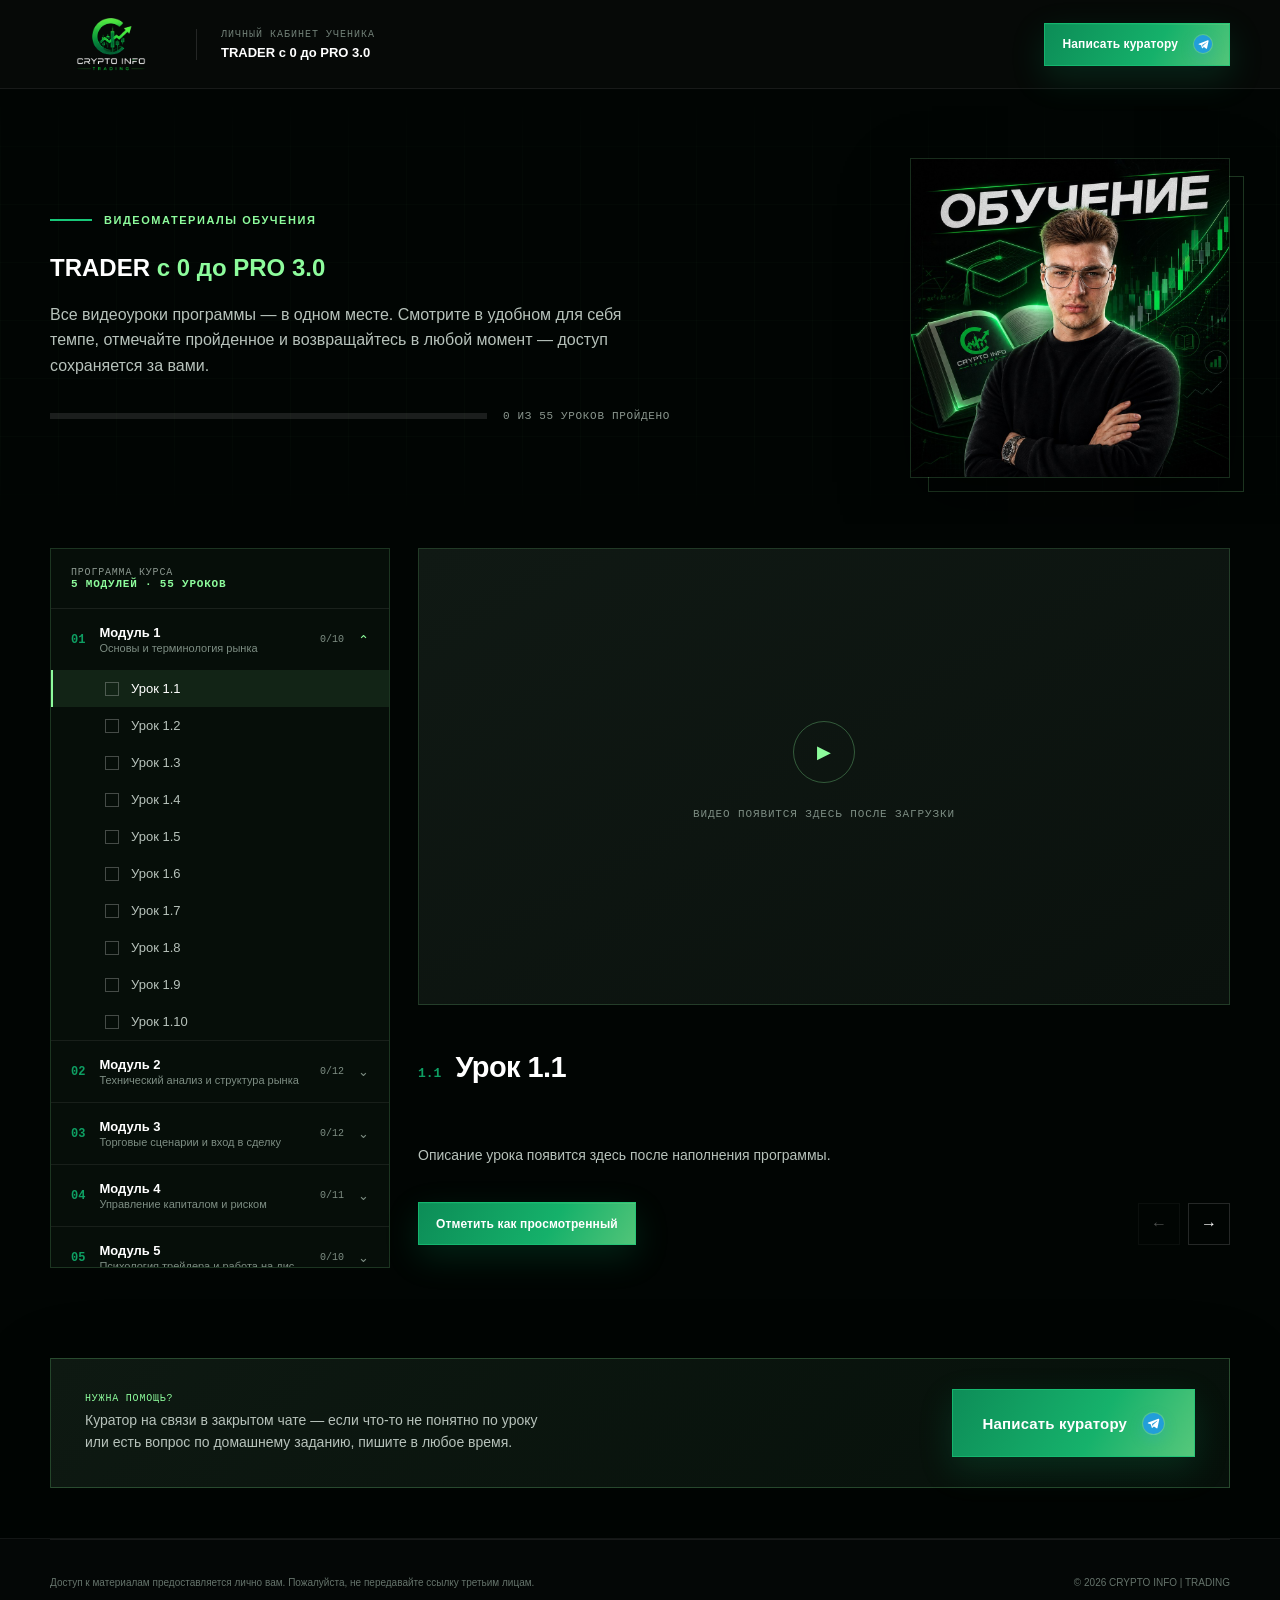
==== commit 45104d4f: "Кабинет ученика: фото рядом с заголовком, подпись «Видеоматериалы обучения»" ====
--- a/cabinet-4d70bc8a.html
+++ b/cabinet-4d70bc8a.html
@@ -34,12 +34,19 @@
   <main id="main" class="lp-main">
     <section class="lp-hero">
       <div class="container lp-hero-inner">
-        <div class="eyebrow"><span></span> Материалы курса</div>
-        <h1>TRADER <em>с 0 до PRO 3.0</em></h1>
-        <p class="lp-hero-lead">Все видеоуроки программы — в одном месте. Смотрите в удобном для себя темпе, отмечайте пройденное и возвращайтесь в любой момент — доступ сохраняется за вами.</p>
-        <div class="lp-progress-bar" aria-label="Прогресс прохождения курса">
-          <div class="lp-progress-track"><div class="lp-progress-fill" data-progress-fill></div></div>
-          <span data-progress-text>0 из 55 уроков пройдено</span>
+        <div class="heading-with-photo">
+          <div class="lp-hero-copy">
+            <div class="eyebrow"><span></span> Видеоматериалы обучения</div>
+            <h1>TRADER <em>с 0 до PRO 3.0</em></h1>
+            <p class="lp-hero-lead">Все видеоуроки программы — в одном месте. Смотрите в удобном для себя темпе, отмечайте пройденное и возвращайтесь в любой момент — доступ сохраняется за вами.</p>
+            <div class="lp-progress-bar" aria-label="Прогресс прохождения курса">
+              <div class="lp-progress-track"><div class="lp-progress-fill" data-progress-fill></div></div>
+              <span data-progress-text>0 из 55 уроков пройдено</span>
+            </div>
+          </div>
+          <div class="heading-photo">
+            <img src="assets/tab-obuchenie.jpg" alt="Обучение с Alexey Pugachev — CRYPTO INFO | TRADING" loading="lazy">
+          </div>
         </div>
       </div>
     </section>
--- a/cabinet-4d70bc8a.css
+++ b/cabinet-4d70bc8a.css
@@ -20,7 +20,9 @@
   background-size: 58px 58px;
   mask-image: linear-gradient(180deg, transparent, #000 20%, #000 80%, transparent);
 }
-.lp-hero-inner { position: relative; z-index: 2; max-width: 720px; }
+.lp-hero-inner { position: relative; z-index: 2; }
+.lp-hero-inner .heading-with-photo { margin-bottom: 0; }
+.lp-hero-copy { max-width: 620px; }
 .lp-hero-lead { margin: 18px 0 32px; color: #b7c2bb; font-size: 16px; line-height: 1.6; }
 
 .lp-progress-bar { display: flex; align-items: center; gap: 16px; }
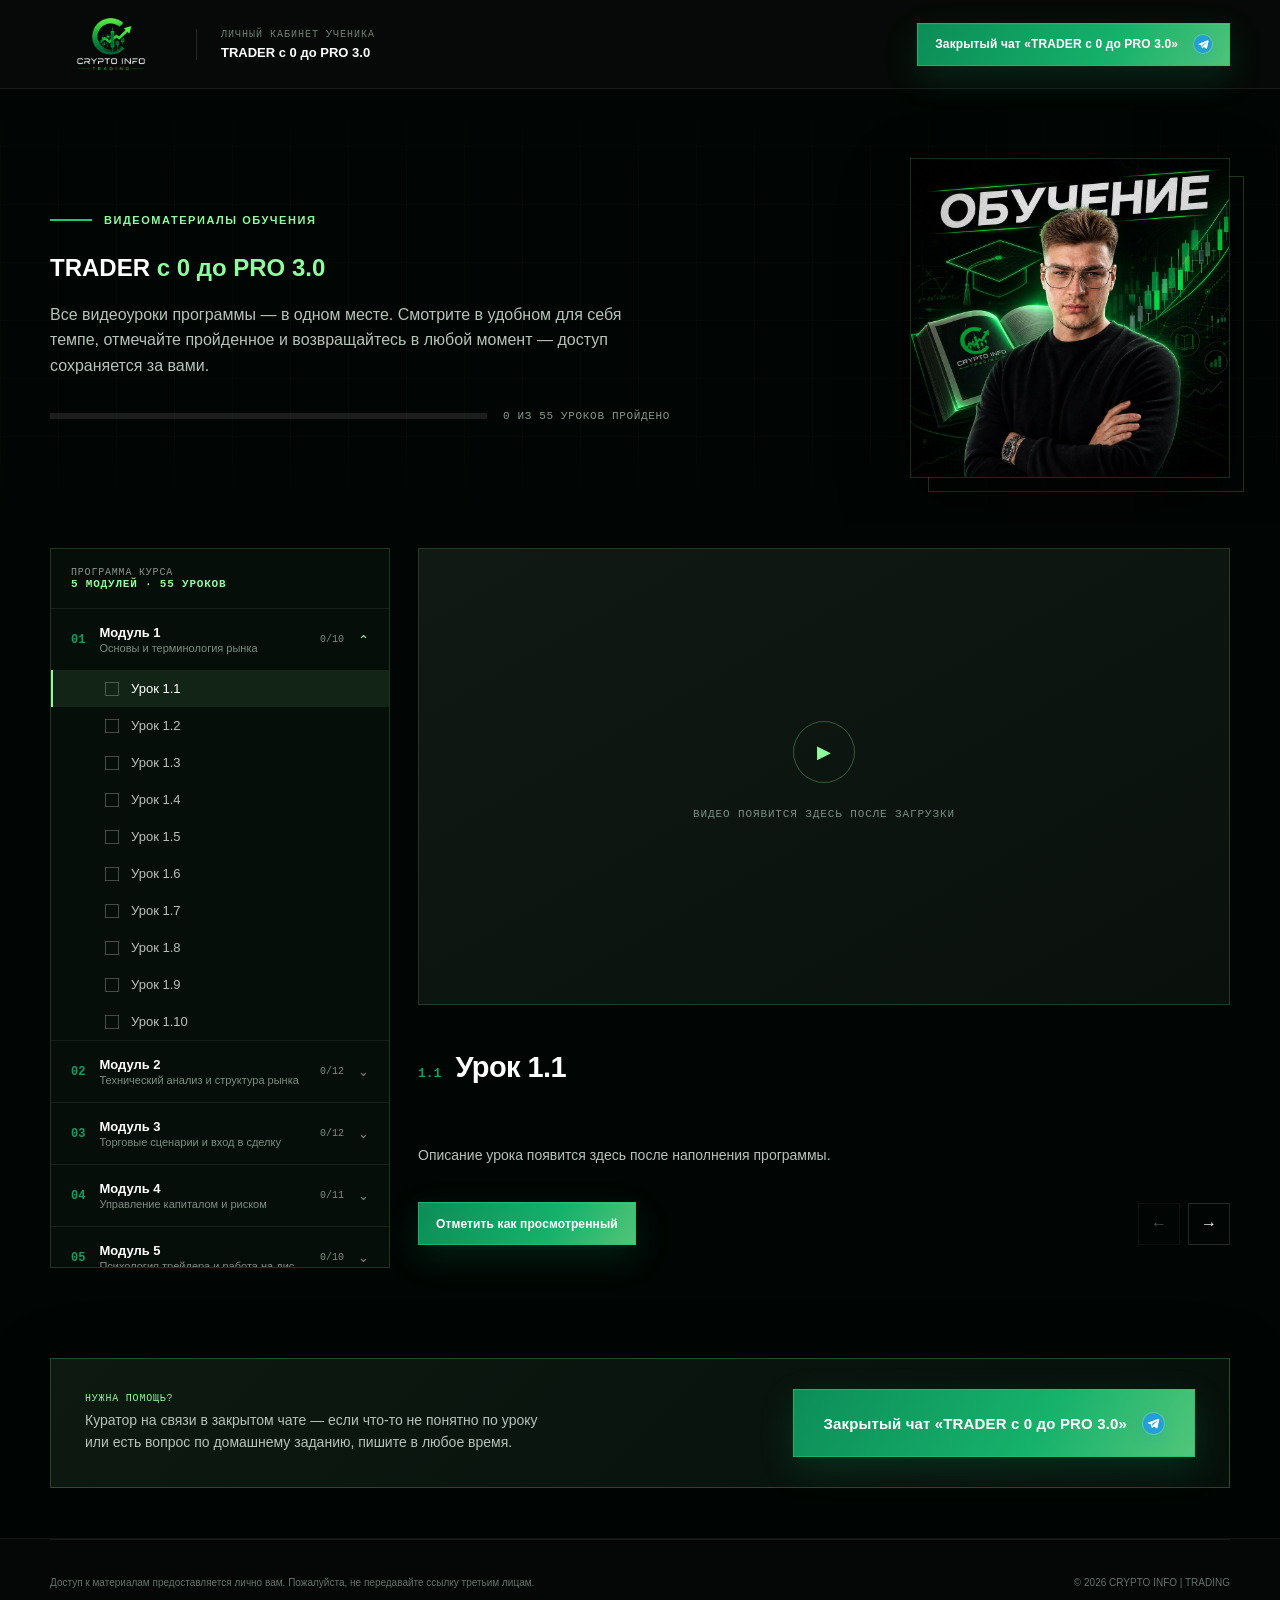
==== commit a3d79cc0: "Кабинет ученика: текст кнопки на «Закрытый чат «TRADER с 0 до PRO 3.0»»" ====
--- a/cabinet-4d70bc8a.html
+++ b/cabinet-4d70bc8a.html
@@ -26,7 +26,7 @@
       </div>
 
       <a class="button button-small header-cta" href="https://t.me/+ScRtuSmc5cEyNjZi" target="_blank" rel="noopener noreferrer">
-        Написать куратору <span aria-hidden="true">↗︎</span>
+        Закрытый чат «TRADER с 0 до PRO 3.0» <span aria-hidden="true">↗︎</span>
       </a>
     </div>
   </header>
@@ -109,7 +109,7 @@
           <small>Нужна помощь?</small>
           <p>Куратор на связи в закрытом чате — если что-то не понятно по уроку или есть вопрос по домашнему заданию, пишите в любое время.</p>
         </div>
-        <a class="button button-large" href="https://t.me/+ScRtuSmc5cEyNjZi" target="_blank" rel="noopener noreferrer">Написать куратору <span aria-hidden="true">↗︎</span></a>
+        <a class="button button-large" href="https://t.me/+ScRtuSmc5cEyNjZi" target="_blank" rel="noopener noreferrer">Закрытый чат «TRADER с 0 до PRO 3.0» <span aria-hidden="true">↗︎</span></a>
       </div>
     </section>
   </main>
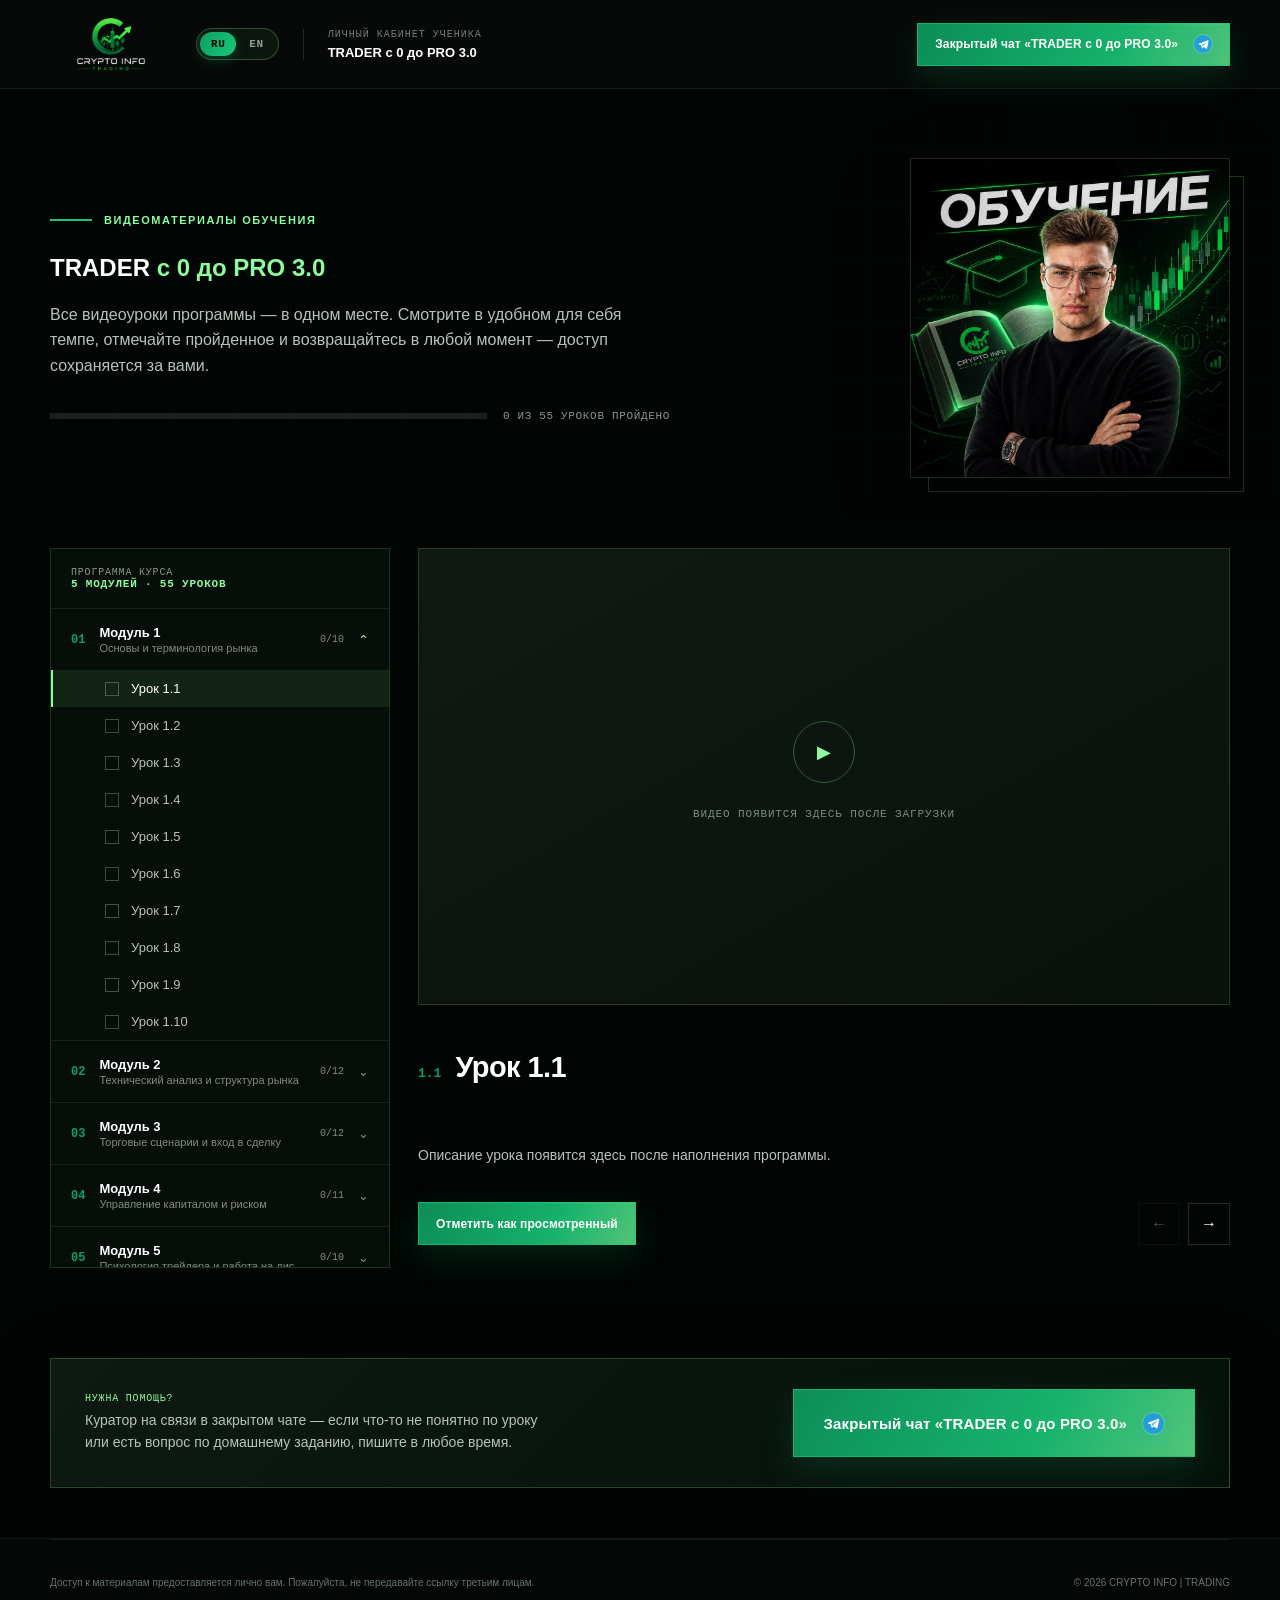
==== commit bb421121: "Обновить цены тарифов (749/999 USDT) и добавить переключатель языка RU/EN по всему сайту" ====
--- a/cabinet-4d70bc8a.html
+++ b/cabinet-4d70bc8a.html
@@ -1,5 +1,5 @@
 <!doctype html>
-<html lang="ru">
+<html lang="ru" data-i18n-title="cabinet.meta.title" data-i18n-meta-description="cabinet.meta.description">
 <head>
   <meta charset="utf-8">
   <meta name="viewport" content="width=device-width, initial-scale=1">
@@ -12,20 +12,25 @@
   <link rel="stylesheet" href="cabinet-4d70bc8a.css">
 </head>
 <body>
-  <a class="skip-link" href="#main">Перейти к содержанию</a>
+  <a class="skip-link" href="#main" data-i18n="nav.skipLink">Перейти к содержанию</a>
 
   <header class="site-header lp-header scrolled" data-header>
     <div class="container header-inner">
-      <a class="brand" href="index.html" aria-label="CRYPTO INFO | TRADING — на главную">
+      <a class="brand" href="index.html" data-i18n-aria="nav.brandAria" aria-label="CRYPTO INFO | TRADING — на главную">
         <img src="assets/logo-full.png" alt="CRYPTO INFO | TRADING">
       </a>
 
+      <div class="lang-toggle" data-lang-toggle role="group" aria-label="Switch language / Переключить язык">
+        <button type="button" class="lang-btn" data-lang="ru">RU</button>
+        <button type="button" class="lang-btn" data-lang="en">EN</button>
+      </div>
+
       <div class="lp-header-meta">
-        <span>Личный кабинет ученика</span>
+        <span data-i18n="cabinet.header.label">Личный кабинет ученика</span>
         <strong>TRADER с 0 до PRO 3.0</strong>
       </div>
 
-      <a class="button button-small header-cta" href="https://t.me/+ScRtuSmc5cEyNjZi" target="_blank" rel="noopener noreferrer">
+      <a class="button button-small header-cta" href="https://t.me/+ScRtuSmc5cEyNjZi" target="_blank" rel="noopener noreferrer" data-i18n="cabinet.header.chatButton">
         Закрытый чат «TRADER с 0 до PRO 3.0» <span aria-hidden="true">↗︎</span>
       </a>
     </div>
@@ -36,10 +41,10 @@
       <div class="container lp-hero-inner">
         <div class="heading-with-photo">
           <div class="lp-hero-copy">
-            <div class="eyebrow"><span></span> Видеоматериалы обучения</div>
+            <div class="eyebrow" data-i18n="cabinet.hero.eyebrow"><span></span> Видеоматериалы обучения</div>
             <h1>TRADER <em>с 0 до PRO 3.0</em></h1>
-            <p class="lp-hero-lead">Все видеоуроки программы — в одном месте. Смотрите в удобном для себя темпе, отмечайте пройденное и возвращайтесь в любой момент — доступ сохраняется за вами.</p>
-            <div class="lp-progress-bar" aria-label="Прогресс прохождения курса">
+            <p class="lp-hero-lead" data-i18n="cabinet.hero.lead">Все видеоуроки программы — в одном месте. Смотрите в удобном для себя темпе, отмечайте пройденное и возвращайтесь в любой момент — доступ сохраняется за вами.</p>
+            <div class="lp-progress-bar" data-i18n-aria="cabinet.progressAria" aria-label="Прогресс прохождения курса">
               <div class="lp-progress-track"><div class="lp-progress-fill" data-progress-fill></div></div>
               <span data-progress-text>0 из 55 уроков пройдено</span>
             </div>
@@ -54,7 +59,7 @@
     <section class="lp-course">
       <div class="container">
         <button class="lp-drawer-toggle" type="button" data-drawer-open>
-          <span>Программа курса</span>
+          <span data-i18n="cabinet.sidebar.label">Программа курса</span>
           <span aria-hidden="true">☰</span>
         </button>
 
@@ -62,10 +67,10 @@
           <aside class="lp-sidebar" data-sidebar>
             <div class="lp-sidebar-head">
               <div>
-                <span>Программа курса</span><br>
-                <b>5 модулей · 55 уроков</b>
+                <span data-i18n="cabinet.sidebar.label">Программа курса</span><br>
+                <b data-i18n="cabinet.sidebar.meta">5 модулей · 55 уроков</b>
               </div>
-              <button class="lp-sidebar-close" type="button" data-drawer-close aria-label="Закрыть меню">×</button>
+              <button class="lp-sidebar-close" type="button" data-drawer-close data-i18n-aria="cabinet.sidebar.closeAria" aria-label="Закрыть меню">×</button>
             </div>
             <div class="lp-modules" data-modules></div>
           </aside>
@@ -76,26 +81,26 @@
             <div class="lp-video-frame" data-video-frame>
               <div class="lp-video-placeholder">
                 <span class="lp-video-icon" aria-hidden="true">▶</span>
-                <p>Видео появится здесь после загрузки</p>
+                <p data-i18n="cabinet.video.placeholder">Видео появится здесь после загрузки</p>
               </div>
             </div>
 
             <div class="lp-lesson-head">
               <span class="lp-lesson-index" data-lesson-index>—</span>
-              <h2 data-lesson-title>Выберите урок</h2>
+              <h2 data-lesson-title data-i18n="cabinet.lesson.titleDefault">Выберите урок</h2>
             </div>
             <p class="lp-lesson-desc" data-lesson-desc></p>
 
             <div class="lp-lesson-actions">
-              <button class="button button-small lp-watched-btn" type="button" data-watched-toggle>Отметить как просмотренный</button>
+              <button class="button button-small lp-watched-btn" type="button" data-watched-toggle data-i18n="cabinet.lesson.markWatched">Отметить как просмотренный</button>
               <div class="lp-lesson-nav">
-                <button class="lp-nav-btn" type="button" data-prev-lesson aria-label="Предыдущий урок">←</button>
-                <button class="lp-nav-btn" type="button" data-next-lesson aria-label="Следующий урок">→</button>
+                <button class="lp-nav-btn" type="button" data-prev-lesson data-i18n-aria="cabinet.nav.prevAria" aria-label="Предыдущий урок">←</button>
+                <button class="lp-nav-btn" type="button" data-next-lesson data-i18n-aria="cabinet.nav.nextAria" aria-label="Следующий урок">→</button>
               </div>
             </div>
 
             <div class="lp-materials" data-materials hidden>
-              <span>Материалы урока</span>
+              <span data-i18n="cabinet.materials.label">Материалы урока</span>
               <ul data-materials-list></ul>
             </div>
           </div>
@@ -106,21 +111,22 @@
     <section class="lp-support">
       <div class="container lp-support-card">
         <div>
-          <small>Нужна помощь?</small>
-          <p>Куратор на связи в закрытом чате — если что-то не понятно по уроку или есть вопрос по домашнему заданию, пишите в любое время.</p>
+          <small data-i18n="cabinet.support.label">Нужна помощь?</small>
+          <p data-i18n="cabinet.support.desc">Куратор на связи в закрытом чате — если что-то не понятно по уроку или есть вопрос по домашнему заданию, пишите в любое время.</p>
         </div>
-        <a class="button button-large" href="https://t.me/+ScRtuSmc5cEyNjZi" target="_blank" rel="noopener noreferrer">Закрытый чат «TRADER с 0 до PRO 3.0» <span aria-hidden="true">↗︎</span></a>
+        <a class="button button-large" href="https://t.me/+ScRtuSmc5cEyNjZi" target="_blank" rel="noopener noreferrer" data-i18n="cabinet.header.chatButton">Закрытый чат «TRADER с 0 до PRO 3.0» <span aria-hidden="true">↗︎</span></a>
       </div>
     </section>
   </main>
 
   <footer class="site-footer lp-footer">
     <div class="container footer-bottom">
-      <p>Доступ к материалам предоставляется лично вам. Пожалуйста, не передавайте ссылку третьим лицам.</p>
+      <p data-i18n="cabinet.footer.disclaimer">Доступ к материалам предоставляется лично вам. Пожалуйста, не передавайте ссылку третьим лицам.</p>
       <span>© <span data-year></span> CRYPTO INFO | TRADING</span>
     </div>
   </footer>
 
-  <script src="cabinet-4d70bc8a.js?v=20260826-1"></script>
+  <script src="i18n.js?v=20260830-1"></script>
+  <script src="cabinet-4d70bc8a.js?v=20260830-1"></script>
 </body>
 </html>
--- a/styles.css
+++ b/styles.css
@@ -50,6 +50,11 @@
 .site-nav a:hover, .site-nav a:focus-visible { color: var(--white); }
 .site-nav a:hover::after, .site-nav a:focus-visible::after { transform: scaleX(1); transform-origin: left; }
 .menu-toggle { display: none; }
+
+.lang-toggle { display: flex; align-items: center; flex: 0 0 auto; gap: 2px; padding: 3px; border: 1px solid rgba(141, 252, 156, .25); border-radius: 999px; background: rgba(141, 252, 156, .05); }
+.lang-btn { min-width: 34px; padding: 6px 11px; border: 0; border-radius: 999px; background: none; color: #8d9c93; font-family: Consolas, monospace; font-size: 11px; font-weight: 800; letter-spacing: .05em; text-transform: uppercase; cursor: pointer; transition: background .2s ease, color .2s ease; }
+.lang-btn:hover, .lang-btn:focus-visible { color: var(--white); }
+.lang-btn.active { background: linear-gradient(120deg, var(--green), var(--green-2)); color: var(--ink); box-shadow: 0 4px 14px rgba(14, 159, 99, .3); }
 
 .button { position: relative; display: inline-flex; min-height: 54px; align-items: center; justify-content: center; gap: 16px; padding: 0 23px; border: 1px solid rgba(24, 200, 121, .65); background: linear-gradient(120deg, rgba(14, 159, 99, .88) 0%, rgba(24, 200, 121, .88) 25%, rgba(141, 252, 156, .82) 50%, rgba(24, 200, 121, .88) 75%, rgba(14, 159, 99, .88) 100%); background-size: 260% 100%; color: var(--white); font: inherit; font-size: 14px; font-weight: 850; letter-spacing: .01em; cursor: pointer; box-shadow: 0 12px 34px rgba(14, 159, 99, .2); transition: transform .25s, box-shadow .25s; animation: buttonShimmer 6s ease-in-out infinite, buttonFloat 4.2s ease-in-out infinite; }
 .button span { color: var(--lime); font-size: 18px; }
@@ -571,6 +576,9 @@
   .heading-photo { order: -1; max-width: 280px; margin-inline: auto; }
   .container { width: min(calc(100% - 32px), var(--container)); }
   .header-cta { display: none; }
+  .header-inner { gap: 14px; }
+  .lang-toggle { padding: 2px; }
+  .lang-btn { min-width: 28px; padding: 5px 8px; font-size: 10px; }
   .menu-toggle { margin-left: auto; }
   .brand { width: 104px; }
   .hero { min-height: 880px; }
